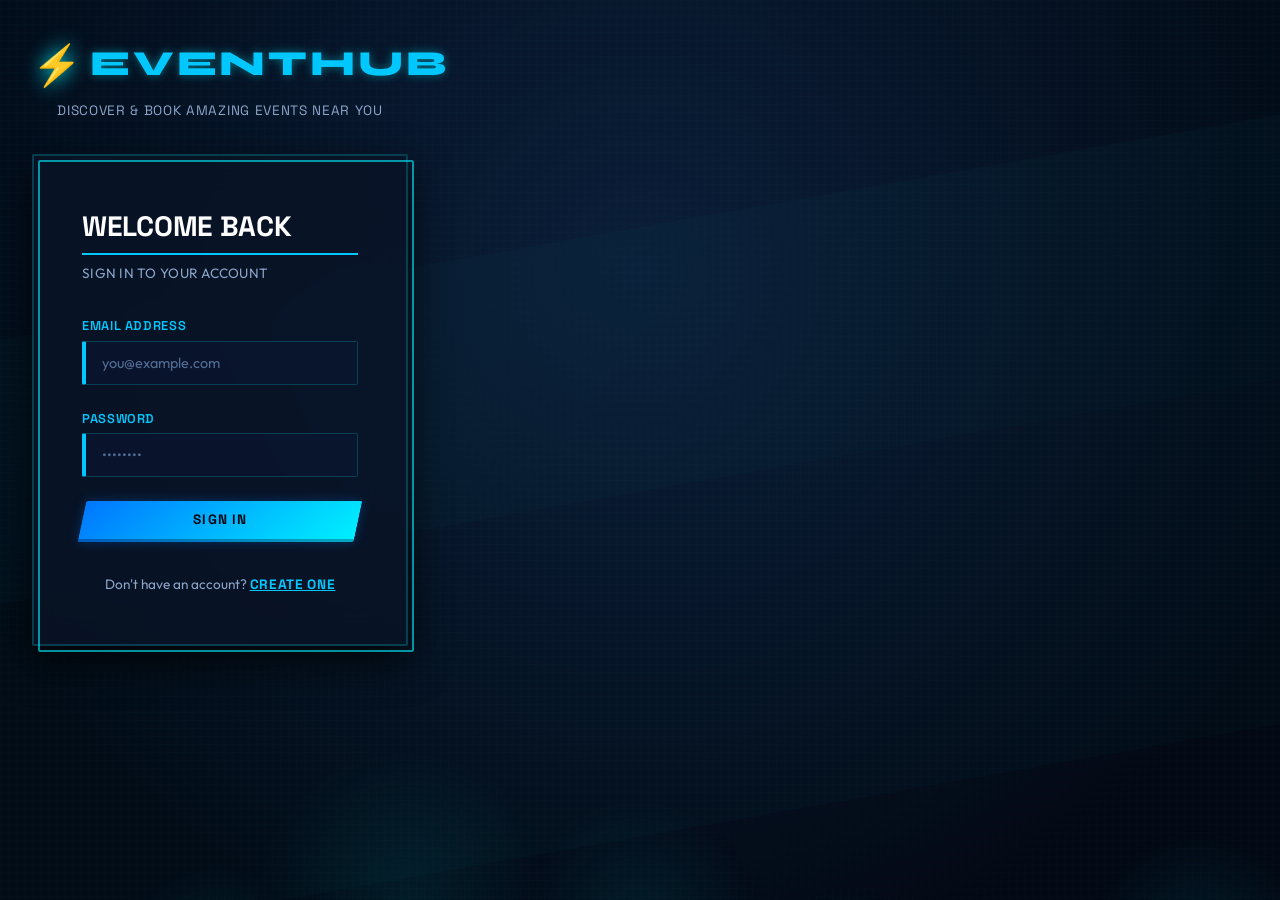
==== auth.html @ 218a0dfa "initial commit" ====
<!DOCTYPE html>
<html lang="en">
<head>
    <meta charset="UTF-8">
    <meta name="viewport" content="width=device-width, initial-scale=1.0">
    <meta name="description" content="Sign in or create an account for the Event Booking System.">
    <title>Sign In — EventHub</title>
    <link rel="stylesheet" href="css/styles.css?v=p3r">
    <link rel="preconnect" href="https://fonts.googleapis.com">
    <link rel="preconnect" href="https://fonts.gstatic.com" crossorigin>
    <link href="https://fonts.googleapis.com/css2?family=Inter:wght@300;400;500;600;700&display=swap" rel="stylesheet">
</head>
<body>

    <!-- Persona 3 Reload Animated Background Particles -->
    <div class="p3r-bg-container">
        <div class="p3r-bubble bubble-1"></div>
        <div class="p3r-bubble bubble-2"></div>
        <div class="p3r-bubble bubble-3"></div>
        <div class="p3r-bubble bubble-4"></div>
        <div class="p3r-bubble bubble-5"></div>
        <div class="p3r-bubble bubble-6"></div>
        <div class="p3r-wave wave-1"></div>
        <div class="p3r-wave wave-2"></div>
        <div class="p3r-grid-overlay"></div>
    </div>

    <main class="auth-container">
        <!-- ─── Brand ──────────────────────────────────────── -->
        <div class="auth-brand">
            <a href="index.html" class="auth-brand__logo">
                <span class="auth-brand__icon">⚡</span>
                <span class="auth-brand__name">EventHub</span>
            </a>
            <p class="auth-brand__tagline">Discover &amp; book amazing events near you</p>
        </div>

        <!-- ═══════ Login Card ═══════ -->
        <div id="login-card" class="auth-card">
            <h1 class="auth-card__title">Welcome Back</h1>
            <p class="auth-card__subtitle">Sign in to your account</p>

            <div id="login-error" class="auth-error" style="display:none;"></div>

            <form id="login-form" novalidate>
                <div class="form-group">
                    <label for="login-email">Email Address</label>
                    <input type="email" id="login-email" placeholder="you@example.com" required autocomplete="email" class="input">
                </div>
                <div class="form-group">
                    <label for="login-password">Password</label>
                    <input type="password" id="login-password" placeholder="••••••••" required autocomplete="current-password" class="input">
                </div>
                <button type="submit" class="btn btn--primary btn--full" data-label="Sign In"><span>Sign In</span></button>
            </form>

            <p class="auth-card__footer">
                Don't have an account?
                <a href="#" data-toggle-auth class="link">Create one</a>
            </p>
        </div>

        <!-- ═══════ Register Card ═══════ -->
        <div id="register-card" class="auth-card hidden">
            <h1 class="auth-card__title">Create Account</h1>
            <p class="auth-card__subtitle">Join EventHub today</p>

            <div id="register-error" class="auth-error" style="display:none;"></div>

            <form id="register-form" novalidate>
                <div class="form-group">
                    <label for="register-name">Full Name</label>
                    <input type="text" id="register-name" placeholder="Jane Doe" required autocomplete="name" class="input">
                </div>
                <div class="form-group">
                    <label for="register-email">Email Address</label>
                    <input type="email" id="register-email" placeholder="you@example.com" required autocomplete="email" class="input">
                </div>
                <div class="form-group">
                    <label for="register-password">Password</label>
                    <input type="password" id="register-password" placeholder="Min 6 characters" required autocomplete="new-password" class="input">
                </div>
                <div class="form-group">
                    <label for="register-confirm">Confirm Password</label>
                    <input type="password" id="register-confirm" placeholder="Re-enter password" required autocomplete="new-password" class="input">
                </div>
                <button type="submit" class="btn btn--primary btn--full" data-label="Create Account"><span>Create Account</span></button>
            </form>

            <p class="auth-card__footer">
                Already have an account?
                <a href="#" data-toggle-auth class="link">Sign in</a>
            </p>
        </div>
    </main>

    <script src="js/auth.js"></script>
</body>
</html>
---- css/styles.css ----
/* ═════════════════════════════════════════════════════════════
   EventHub — Persona 3 Reload Visual Theme Stylesheet
   ═════════════════════════════════════════════════════════════ */

@import url('https://fonts.googleapis.com/css2?family=Outfit:wght@300;400;500;600;700;800&family=Space+Grotesk:wght@400;500;600;700&family=Syne:wght@700;800&display=swap');

/* ─── Design Tokens ──────────────────────────────────────── */
:root {
    /* P3R Abyssal / Aqua Palette */
    --color-bg:            #030914;
    --color-surface:       rgba(9, 19, 38, 0.75);
    --color-surface-solid: #091326;
    --color-surface-alt:   rgba(16, 32, 64, 0.85);
    --color-border:        rgba(0, 240, 255, 0.2);
    --color-border-hover:  rgba(0, 240, 255, 0.6);

    /* Text Colors */
    --color-text:          #ffffff;
    --color-text-muted:    #8ba4c7;
    --color-text-dim:      #526d94;
    --color-text-dark:     #030914;

    /* P3R Neon Theme Colors */
    --color-primary:       #00c8ff;
    --color-primary-hover: #00f0ff;
    --color-primary-glow:  rgba(0, 240, 255, 0.35);

    --color-accent:        #00ffd0; /* Neon Mint */
    --color-danger:        #ff3e55; /* Heavy Red Alert */
    --color-danger-hover:  #ff1a35;
    --color-success:       #00ffd0; 
    --color-warning:       #ffd200; /* Velvet Yellow */

    /* Gradients */
    --gradient-primary: linear-gradient(135deg, #0077ff 0%, #00f0ff 100%);
    --gradient-accent:  linear-gradient(135deg, #00f0ff 0%, #00ffd0 100%);
    --gradient-hero:    radial-gradient(circle at 50% 30%, #0c1a35 0%, #030914 80%);
    --gradient-card:    linear-gradient(135deg, rgba(0, 119, 255, 0.15) 0%, rgba(0, 240, 255, 0.05) 100%);
    --gradient-danger:  linear-gradient(135deg, #ff3e55 0%, #ff8595 100%);

    /* Typography */
    --font-family:  'Outfit', -apple-system, BlinkMacSystemFont, sans-serif;
    --font-heading: 'Space Grotesk', sans-serif;
    --font-stylized: 'Syne', sans-serif;

    /* Spacing */
    --space-xs: 0.25rem;
    --space-sm: 0.5rem;
    --space-md: 1rem;
    --space-lg: 1.5rem;
    --space-xl: 2rem;
    --space-2xl: 3rem;
    --space-3xl: 4rem;

    /* Radii (P3R mixes sharp corners with sweeping angles) */
    --radius-sm: 2px;
    --radius-md: 4px;
    --radius-lg: 8px;
    --radius-xl: 12px;
    --radius-full: 50%;

    /* Shadows & Glows */
    --shadow-sm: 0 2px 4px rgba(0, 0, 0, 0.5);
    --shadow-md: 0 4px 20px rgba(0, 0, 0, 0.7);
    --shadow-lg: 0 10px 40px rgba(0, 0, 0, 0.9);
    --shadow-glow: 0 0 15px var(--color-primary-glow);
    --shadow-glow-intense: 0 0 25px rgba(0, 240, 255, 0.6);

    /* Transitions (springy, responsive P3R feels) */
    --transition-fast: 0.15s cubic-bezier(0.25, 0.8, 0.25, 1);
    --transition-base: 0.25s cubic-bezier(0.175, 0.885, 0.32, 1.15);
    --transition-slow: 0.4s cubic-bezier(0.19, 1, 0.22, 1);
}

/* ─── Reset ──────────────────────────────────────────────── */
*,
*::before,
*::after {
    margin: 0;
    padding: 0;
    box-sizing: border-box;
}

html {
    scroll-behavior: smooth;
    -webkit-font-smoothing: antialiased;
    -moz-osx-font-smoothing: grayscale;
    background-color: var(--color-bg);
}

body {
    font-family: var(--font-family);
    font-size: 1rem;
    color: var(--color-text);
    background: var(--gradient-hero);
    line-height: 1.6;
    min-height: 100vh;
    display: flex;
    flex-direction: column;
    overflow-x: hidden;
    position: relative;
}

/* ─── P3R Background Layer ──────────────────────────────── */
.p3r-bg-container {
    position: fixed;
    inset: 0;
    pointer-events: none;
    z-index: 0;
    overflow: hidden;
}

/* Diagonal scanning lines */
.p3r-grid-overlay {
    position: absolute;
    inset: 0;
    background: 
        linear-gradient(rgba(0, 240, 255, 0.015) 1px, transparent 1px) 0 0 / 100% 8px,
        linear-gradient(90deg, rgba(0, 240, 255, 0.015) 1px, transparent 1px) 0 0 / 8px 100%;
    opacity: 0.8;
}

/* Animated floating bubbles */
.p3r-bubble {
    position: absolute;
    bottom: -150px;
    background: radial-gradient(circle, rgba(0, 240, 255, 0.08) 0%, rgba(0, 85, 255, 0) 70%);
    border-radius: 50%;
    filter: blur(8px);
    animation: p3rBubbleRise infinite linear;
}

.bubble-1 { width: 180px; height: 180px; left: 10%; animation-duration: 22s; animation-delay: 0s; }
.bubble-2 { width: 250px; height: 250px; left: 40%; animation-duration: 28s; animation-delay: -5s; }
.bubble-3 { width: 140px; height: 140px; left: 75%; animation-duration: 18s; animation-delay: -2s; }
.bubble-4 { width: 300px; height: 300px; left: 20%; animation-duration: 34s; animation-delay: -10s; }
.bubble-5 { width: 160px; height: 160px; left: 60%; animation-duration: 24s; animation-delay: -7s; }
.bubble-6 { width: 220px; height: 220px; left: 85%; animation-duration: 30s; animation-delay: -12s; }

@keyframes p3rBubbleRise {
    0% {
        transform: translateY(0) scale(1);
        opacity: 0;
    }
    10% {
        opacity: 0.7;
    }
    90% {
        opacity: 0.7;
    }
    100% {
        transform: translateY(-120vh) scale(1.15);
        opacity: 0;
    }
}

/* Sweeping visual wave bands in P3R theme */
.p3r-wave {
    position: absolute;
    width: 200%;
    height: 600px;
    background: linear-gradient(135deg, rgba(0, 119, 255, 0.03) 0%, rgba(0, 240, 255, 0.02) 50%, rgba(0, 119, 255, 0) 100%);
    transform: rotate(-10deg) translateY(-200px);
    pointer-events: none;
    animation: p3rWaveFlow 20s infinite ease-in-out alternate;
}

.wave-1 {
    top: 10%;
    left: -50%;
}
.wave-2 {
    bottom: -10%;
    left: -30%;
    animation-delay: -8s;
    background: linear-gradient(135deg, rgba(0, 240, 255, 0.02) 0%, rgba(0, 255, 208, 0.02) 100%);
}

@keyframes p3rWaveFlow {
    0% { transform: rotate(-12deg) translateY(-200px) translateX(0); }
    100% { transform: rotate(-8deg) translateY(-170px) translateX(-50px); }
}

a {
    color: var(--color-primary);
    text-decoration: none;
    transition: color var(--transition-fast), text-shadow var(--transition-fast);
    font-weight: 500;
}
a:hover { 
    color: var(--color-primary-hover); 
    text-shadow: 0 0 8px rgba(0, 240, 255, 0.5);
}

img { max-width: 100%; display: block; }
.hidden { display: none !important; }

/* ─── Container ──────────────────────────────────────────── */
.container {
    width: 100%;
    max-width: 1200px;
    margin: 0 auto;
    padding: 0 var(--space-lg);
    position: relative;
    z-index: 10;
}

/* ═════════════════════════════════════════════════════════════
   NAVBAR (Redesigned with P3R Slanted Aesthetics)
   ═════════════════════════════════════════════════════════════ */
.navbar {
    position: sticky;
    top: 0;
    z-index: 100;
    background: rgba(3, 9, 20, 0.8);
    backdrop-filter: blur(20px);
    -webkit-backdrop-filter: blur(20px);
    border-bottom: 2px solid var(--color-border);
    box-shadow: 0 4px 30px rgba(0, 0, 0, 0.4);
    overflow: hidden;
}

/* Top accent line */
.navbar::before {
    content: '';
    position: absolute;
    top: 0;
    left: 0;
    right: 0;
    height: 3px;
    background: var(--gradient-primary);
}

.navbar__inner {
    display: flex;
    align-items: center;
    justify-content: space-between;
    height: 70px;
}

.navbar__brand {
    display: flex;
    align-items: center;
    gap: var(--space-sm);
    text-decoration: none;
    color: var(--color-text);
    transform: skewX(-12deg);
    background: linear-gradient(90deg, var(--color-primary) 0%, rgba(0, 119, 255, 0.2) 100%);
    padding: 0.35rem 1.25rem;
    border-left: 4px solid var(--color-text);
    transition: transform var(--transition-base), box-shadow var(--transition-base);
}

.navbar__brand:hover {
    transform: skewX(-12deg) scale(1.05);
    box-shadow: 0 0 15px rgba(0, 240, 255, 0.3);
}

.navbar__icon {
    font-size: var(--font-size-xl);
    transform: skewX(12deg);
    display: inline-block;
    filter: drop-shadow(0 0 8px #00f0ff);
    animation: p3rPulse 2s infinite ease-in-out;
}

@keyframes p3rPulse {
    0%, 100% { transform: skewX(12deg) scale(1); filter: drop-shadow(0 0 5px #00f0ff); }
    50% { transform: skewX(12deg) scale(1.15); filter: drop-shadow(0 0 15px #00ffd0); }
}

.navbar__name {
    font-family: var(--font-stylized);
    font-size: 1.25rem;
    font-weight: 800;
    letter-spacing: 0.05em;
    transform: skewX(12deg);
    color: var(--color-text-dark);
    text-transform: uppercase;
}

.navbar__links {
    display: flex;
    align-items: center;
    gap: var(--space-md);
}

.navbar__greeting {
    color: var(--color-text-muted);
    font-family: var(--font-heading);
    font-size: var(--font-size-sm);
    font-weight: 500;
    border-right: 1px solid rgba(0, 240, 255, 0.3);
    padding-right: var(--space-md);
    letter-spacing: 0.02em;
}

/* ═════════════════════════════════════════════════════════════
   BUTTONS (P3R Skewed Geometry)
   ═════════════════════════════════════════════════════════════ */
.btn {
    display: inline-flex;
    align-items: center;
    justify-content: center;
    gap: var(--space-sm);
    font-family: var(--font-heading);
    font-weight: 700;
    font-size: 0.85rem;
    padding: 0.65rem 1.5rem;
    border-radius: var(--radius-sm);
    border: none;
    cursor: pointer;
    text-transform: uppercase;
    letter-spacing: 0.08em;
    position: relative;
    transform: skewX(-12deg);
    transition: all var(--transition-base);
    white-space: nowrap;
    text-decoration: none;
}

/* Keep the text content of the button upright */
.btn > * {
    transform: skewX(12deg);
    display: inline-block;
}

/* Primary buttons - glowing neon water theme */
.btn--primary {
    background: var(--gradient-primary);
    color: var(--color-text-dark);
    box-shadow: 0 0 10px rgba(0, 119, 255, 0.3);
    border-bottom: 3px solid rgba(0, 0, 0, 0.25);
}

.btn--primary::before {
    content: '';
    position: absolute;
    inset: 0;
    background: var(--gradient-accent);
    opacity: 0;
    transition: opacity var(--transition-fast);
    z-index: -1;
    border-radius: inherit;
}

.btn--primary:hover {
    transform: skewX(-12deg) translateY(-2px);
    box-shadow: var(--shadow-glow-intense);
    color: var(--color-text-dark);
}

.btn--primary:hover::before {
    opacity: 1;
}

.btn--primary:active {
    transform: skewX(-12deg) translateY(1px);
    box-shadow: var(--shadow-glow);
}

.btn--primary:disabled {
    background: var(--color-text-dim);
    color: rgba(255, 255, 255, 0.4);
    opacity: 0.5;
    cursor: not-allowed;
    transform: skewX(-12deg);
    box-shadow: none;
    border-bottom: none;
}

/* Outline buttons - cyan frame */
.btn--outline {
    background: transparent;
    color: var(--color-primary);
    border: 2px solid var(--color-primary);
    box-shadow: inset 0 0 0px transparent;
}

.btn--outline:hover {
    background: rgba(0, 200, 255, 0.15);
    box-shadow: var(--shadow-glow);
    text-shadow: 0 0 5px var(--color-primary);
    transform: skewX(-12deg) translateY(-2px);
}

.btn--outline:active {
    transform: skewX(-12deg) translateY(0);
}

/* Ghost buttons */
.btn--ghost {
    background: transparent;
    color: var(--color-text-muted);
    border: 2px solid transparent;
}

.btn--ghost:hover {
    color: var(--color-text);
    background: rgba(255, 255, 255, 0.06);
    border-color: rgba(0, 240, 255, 0.3);
    transform: skewX(-12deg) translateY(-1px);
}

/* Danger buttons - bright crimson alert */
.btn--danger {
    background: var(--gradient-danger);
    color: var(--color-text);
    box-shadow: 0 0 10px rgba(255, 62, 85, 0.2);
    border-bottom: 3px solid rgba(0, 0, 0, 0.3);
}

.btn--danger:hover {
    transform: skewX(-12deg) translateY(-2px);
    box-shadow: 0 0 20px rgba(255, 62, 85, 0.5);
    filter: brightness(1.1);
}

.btn--danger-outline {
    background: transparent;
    color: var(--color-danger);
    border: 2px solid var(--color-danger);
}

.btn--danger-outline:hover {
    background: rgba(255, 62, 85, 0.12);
    box-shadow: 0 0 15px rgba(255, 62, 85, 0.3);
    transform: skewX(-12deg) translateY(-2px);
}

.btn--sm {
    padding: 0.45rem 1rem;
    font-size: 0.75rem;
}

.btn--full {
    width: 100%;
}

/* ═════════════════════════════════════════════════════════════
   INPUTS (Cybernetic Slate Styling)
   ═════════════════════════════════════════════════════════════ */
.input {
    width: 100%;
    padding: 0.75rem 1rem;
    font-family: var(--font-family);
    font-size: 0.9rem;
    color: var(--color-text);
    background: rgba(10, 22, 46, 0.9);
    border: 1px solid var(--color-border);
    border-left: 4px solid var(--color-primary);
    border-radius: var(--radius-sm);
    outline: none;
    transition: all var(--transition-fast);
}

.input:focus {
    border-color: var(--color-primary-hover);
    border-left-width: 6px;
    box-shadow: 0 0 12px rgba(0, 240, 255, 0.35);
    background: rgba(14, 30, 62, 0.95);
}

.input::placeholder {
    color: var(--color-text-dim);
}

.input--textarea {
    resize: vertical;
    min-height: 110px;
}

select.input {
    appearance: none;
    background-image: url("data:image/svg+xml,%3Csvg xmlns='http://www.w3.org/2000/svg' width='12' height='12' fill='%2300f0ff' viewBox='0 0 16 16'%3E%3Cpath d='M1.646 4.646a.5.5 0 0 1 .708 0L8 10.293l5.646-5.647a.5.5 0 0 1 .708.708l-6 6a.5.5 0 0 1-.708 0l-6-6a.5.5 0 0 1 0-.708z'/%3E%3C/svg%3E");
    background-repeat: no-repeat;
    background-position: right 1rem center;
    padding-right: 2.5rem;
}

.form-group {
    margin-bottom: var(--space-lg);
    position: relative;
}

.form-group label {
    display: block;
    font-family: var(--font-heading);
    font-size: 0.8rem;
    font-weight: 600;
    color: var(--color-primary);
    margin-bottom: var(--space-xs);
    text-transform: uppercase;
    letter-spacing: 0.05em;
}

.form-row {
    display: grid;
    grid-template-columns: 1fr 1fr;
    gap: var(--space-lg);
}

.form-actions {
    display: flex;
    justify-content: flex-end;
    gap: var(--space-md);
    margin-top: var(--space-xl);
}

/* ═════════════════════════════════════════════════════════════
   AUTH PAGE & THE VELVET ROOM CARD STYLE
   ═════════════════════════════════════════════════════════════ */
.auth-page {
    background: var(--color-bg);
    display: flex;
    align-items: center;
    justify-content: center;
    min-height: 100vh;
    position: relative;
    overflow: hidden;
}

.auth-page::after {
    content: '';
    position: absolute;
    inset: 0;
    background: radial-gradient(circle at center, rgba(12, 35, 75, 0.6) 0%, rgba(3, 9, 20, 0.95) 80%);
    z-index: 0;
}

.auth-container {
    position: relative;
    z-index: 10;
    width: 100%;
    max-width: 440px;
    padding: var(--space-xl);
}

.auth-brand {
    text-align: center;
    margin-bottom: var(--space-xl);
}

.auth-brand__logo {
    display: inline-flex;
    align-items: center;
    gap: var(--space-sm);
    text-decoration: none;
    color: var(--color-text);
}

.auth-brand__icon {
    font-size: 2.5rem;
    filter: drop-shadow(0 0 10px var(--color-primary-hover));
}

.auth-brand__name {
    font-family: var(--font-stylized);
    font-size: 2.2rem;
    font-weight: 800;
    letter-spacing: 0.08em;
    color: var(--color-primary);
    text-transform: uppercase;
    text-shadow: 0 0 10px rgba(0, 240, 255, 0.4);
}

.auth-brand__tagline {
    color: var(--color-text-muted);
    font-family: var(--font-heading);
    font-size: 0.85rem;
    letter-spacing: 0.05em;
    margin-top: var(--space-xs);
    text-transform: uppercase;
}

/* Velvet Room Card Overlays */
.auth-card {
    background: rgba(9, 19, 38, 0.8);
    backdrop-filter: blur(20px);
    -webkit-backdrop-filter: blur(20px);
    border: 2px solid var(--color-border);
    border-radius: var(--radius-sm);
    padding: var(--space-2xl);
    box-shadow: 0 15px 40px rgba(0, 0, 0, 0.8);
    position: relative;
}

/* Cyan Glowing Offset Visual */
.auth-card::after {
    content: '';
    position: absolute;
    inset: -2px;
    border: 2px solid var(--color-primary-hover);
    border-radius: inherit;
    z-index: -1;
    transform: translate(6px, 6px);
    opacity: 0.6;
    pointer-events: none;
    transition: transform var(--transition-base);
}

.auth-card:hover::after {
    transform: translate(8px, 8px);
}

.auth-card__title {
    font-family: var(--font-heading);
    font-size: 1.75rem;
    font-weight: 700;
    letter-spacing: -0.01em;
    text-transform: uppercase;
    border-bottom: 2px solid var(--color-primary);
    padding-bottom: var(--space-xs);
    color: var(--color-text);
}

.auth-card__subtitle {
    color: var(--color-text-muted);
    font-size: 0.85rem;
    margin: var(--space-sm) 0 var(--space-xl);
    text-transform: uppercase;
    letter-spacing: 0.02em;
}

.auth-card__footer {
    text-align: center;
    margin-top: var(--space-xl);
    font-size: 0.85rem;
    color: var(--color-text-muted);
}

.auth-error {
    background: rgba(255, 62, 85, 0.15);
    border: 1px solid rgba(255, 62, 85, 0.4);
    border-left: 5px solid var(--color-danger);
    color: #ff8595;
    padding: var(--space-sm) var(--space-md);
    border-radius: var(--radius-sm);
    font-family: var(--font-heading);
    font-size: 0.85rem;
    margin-bottom: var(--space-lg);
    font-weight: 500;
}

.auth-success {
    background: rgba(0, 255, 208, 0.12);
    border: 1px solid rgba(0, 255, 208, 0.4);
    border-left: 5px solid var(--color-accent);
    color: #a3ffec;
    padding: var(--space-sm) var(--space-md);
    border-radius: var(--radius-sm);
    font-family: var(--font-heading);
    font-size: 0.85rem;
    margin-bottom: var(--space-lg);
    font-weight: 500;
}

.link {
    color: var(--color-primary);
    font-family: var(--font-heading);
    font-weight: 700;
    text-transform: uppercase;
    letter-spacing: 0.05em;
    text-decoration: underline;
}
.link:hover {
    color: var(--color-accent);
}

/* ═════════════════════════════════════════════════════════════
   HERO SECTION (Bold Persona Slanted Banner)
   ═════════════════════════════════════════════════════════════ */
.hero {
    padding: var(--space-3xl) 0 var(--space-2xl);
    text-align: center;
    position: relative;
    overflow: hidden;
    background: transparent;
}

.hero__inner {
    position: relative;
    z-index: 10;
}

/* Gigantic slanted ribbon running behind the header */
.hero::before {
    content: '';
    position: absolute;
    top: 15%;
    left: -20%;
    width: 140%;
    height: 150px;
    background: linear-gradient(90deg, transparent 0%, rgba(0, 240, 255, 0.05) 50%, transparent 100%);
    transform: rotate(-5deg);
    z-index: 0;
}

.hero__title {
    font-family: var(--font-stylized);
    font-size: 4rem;
    font-weight: 800;
    letter-spacing: 0.02em;
    line-height: 1.1;
    margin-bottom: var(--space-sm);
    text-transform: uppercase;
    color: var(--color-text);
    filter: drop-shadow(0 5px 15px rgba(0, 0, 0, 0.5));
}

.gradient-text {
    background: linear-gradient(135deg, #ffffff 30%, #00f0ff 100%);
    -webkit-background-clip: text;
    -webkit-text-fill-color: transparent;
    background-clip: text;
    display: inline-block;
    position: relative;
}

.hero__subtitle {
    font-family: var(--font-heading);
    font-size: 1.15rem;
    color: var(--color-text-muted);
    max-width: 600px;
    margin: 0 auto;
    text-transform: uppercase;
    letter-spacing: 0.08em;
}

/* ═════════════════════════════════════════════════════════════
   FILTERS BAR
   ═════════════════════════════════════════════════════════════ */
.filters {
    margin-top: calc(-1 * var(--space-sm));
    margin-bottom: var(--space-2xl);
    position: relative;
    z-index: 20;
}

.filters__bar {
    background: rgba(9, 19, 38, 0.85);
    backdrop-filter: blur(15px);
    -webkit-backdrop-filter: blur(15px);
    border: 2px solid var(--color-border);
    border-radius: var(--radius-sm);
    padding: var(--space-lg);
    display: flex;
    flex-wrap: wrap;
    gap: var(--space-md);
    align-items: center;
    box-shadow: var(--shadow-lg);
    position: relative;
}

/* Cyan Glowing Bar Shadow Offset */
.filters__bar::after {
    content: '';
    position: absolute;
    inset: -2px;
    border: 2px solid var(--color-primary);
    border-radius: inherit;
    transform: translate(4px, 4px);
    z-index: -1;
    opacity: 0.5;
    pointer-events: none;
}

.filters__search {
    flex: 1;
    min-width: 240px;
}

.filters__group {
    display: flex;
    flex-wrap: wrap;
    gap: var(--space-sm);
    align-items: center;
}

.filters__group .input {
    width: auto;
    min-width: 140px;
}

/* ═════════════════════════════════════════════════════════════
   EVENT GRID & TILES Redesigned
   ═════════════════════════════════════════════════════════════ */
.events-grid {
    display: grid;
    grid-template-columns: repeat(auto-fill, minmax(340px, 1fr));
    gap: var(--space-xl);
    padding-bottom: var(--space-3xl);
    position: relative;
    z-index: 10;
}

/* Persona 3 Reload Tile Card */
.event-card {
    background: rgba(9, 19, 38, 0.7);
    backdrop-filter: blur(10px);
    -webkit-backdrop-filter: blur(10px);
    border: 2px solid var(--color-border);
    border-radius: var(--radius-sm);
    overflow: visible;
    transition: all var(--transition-base);
    position: relative;
    margin-bottom: 10px;
}

/* Dual Layered Outline Offset Effect on Hover */
.event-card::after {
    content: '';
    position: absolute;
    inset: -2px;
    border: 2px solid var(--color-primary-hover);
    border-radius: inherit;
    opacity: 0;
    pointer-events: none;
    z-index: -1;
    transition: all var(--transition-base);
    transform: translate(0, 0);
}

.event-card:hover {
    border-color: var(--color-primary-hover);
    transform: translateY(-5px);
    box-shadow: 0 10px 25px rgba(0, 240, 255, 0.15);
}

.event-card:hover::after {
    opacity: 0.8;
    transform: translate(6px, 6px);
    box-shadow: 0 0 15px rgba(0, 240, 255, 0.4);
}

/* Slanted ribbons for P3R badge style */
.event-card__date-badge {
    background: var(--gradient-primary);
    color: var(--color-text-dark);
    display: flex;
    flex-direction: column;
    align-items: center;
    justify-content: center;
    padding: var(--space-sm) var(--space-md);
    position: absolute;
    top: -12px;
    right: 15px;
    transform: skewX(-15deg);
    min-width: 60px;
    box-shadow: var(--shadow-md);
    border: 1.5px solid var(--color-text);
    z-index: 10;
}

.event-card__month {
    font-family: var(--font-heading);
    font-size: 0.7rem;
    font-weight: 700;
    letter-spacing: 0.08em;
    transform: skewX(15deg);
}

.event-card__day {
    font-family: var(--font-heading);
    font-size: 1.5rem;
    font-weight: 800;
    line-height: 1;
    transform: skewX(15deg);
}

.event-card__body {
    padding: var(--space-lg);
    position: relative;
    overflow: hidden;
}

/* Type Label - Slanted pill */
.event-card__type {
    display: inline-block;
    font-family: var(--font-heading);
    font-size: 0.7rem;
    font-weight: 700;
    color: var(--color-text-dark);
    background: var(--color-primary);
    padding: 0.2rem 0.6rem;
    border-radius: var(--radius-sm);
    letter-spacing: 0.05em;
    text-transform: uppercase;
    transform: skewX(-10deg);
}

.event-card__type > * {
    display: inline-block;
    transform: skewX(10deg);
}

.event-card__title {
    font-family: var(--font-heading);
    font-size: 1.25rem;
    font-weight: 700;
    margin: var(--space-sm) 0;
    letter-spacing: -0.01em;
    line-height: 1.25;
    color: var(--color-text);
    height: 52px;
    overflow: hidden;
    display: -webkit-box;
    -webkit-line-clamp: 2;
    -webkit-box-orient: vertical;
}

.event-card__time {
    font-size: 0.85rem;
    color: var(--color-text-muted);
    margin-bottom: var(--space-xs);
    font-weight: 500;
}

.event-card__host {
    font-size: 0.8rem;
    color: var(--color-text-dim);
    margin-bottom: var(--space-sm);
    text-transform: uppercase;
    letter-spacing: 0.02em;
}

.event-card__footer {
    display: flex;
    align-items: center;
    justify-content: space-between;
    margin-top: var(--space-md);
    padding-top: var(--space-md);
    border-top: 1px solid rgba(0, 240, 255, 0.15);
}

.event-card__seats {
    font-family: var(--font-heading);
    font-size: 0.85rem;
    color: var(--color-accent);
    font-weight: 700;
    text-transform: uppercase;
    letter-spacing: 0.02em;
}

.event-card__seats.almost-full {
    color: var(--color-warning);
    text-shadow: 0 0 5px rgba(255, 210, 0, 0.3);
}

.event-card__seats.sold-out {
    color: var(--color-danger);
    text-shadow: 0 0 5px rgba(255, 62, 85, 0.3);
}

/* View Button */
.event-card__view-btn {
    transform: skewX(-12deg);
}

/* ═════════════════════════════════════════════════════════════
   MODAL WINDOW (Sleek Cyber Glass Overlap)
   ═════════════════════════════════════════════════════════════ */
.modal {
    position: fixed;
    inset: 0;
    z-index: 1000;
    display: flex;
    align-items: center;
    justify-content: center;
    padding: var(--space-lg);
}

.modal__backdrop {
    position: absolute;
    inset: 0;
    background: rgba(3, 9, 20, 0.8);
    backdrop-filter: blur(8px);
    -webkit-backdrop-filter: blur(8px);
}

.modal__content {
    position: relative;
    background: rgba(9, 19, 38, 0.95);
    border: 2px solid var(--color-primary);
    border-radius: var(--radius-sm);
    padding: var(--space-2xl);
    max-width: 540px;
    width: 100%;
    max-height: 85vh;
    overflow-y: auto;
    box-shadow: 0 20px 50px rgba(0, 0, 0, 0.9);
    animation: p3rModalIn 0.3s cubic-bezier(0.175, 0.885, 0.32, 1.25);
    z-index: 1010;
}

.modal__content::after {
    content: '';
    position: absolute;
    inset: -2px;
    border: 2px solid var(--color-primary-hover);
    border-radius: inherit;
    transform: translate(6px, 6px);
    z-index: -1;
    opacity: 0.6;
    pointer-events: none;
}

.modal__content--wide {
    max-width: 660px;
}

.modal__content--small {
    max-width: 420px;
    text-align: center;
}

@keyframes p3rModalIn {
    from {
        opacity: 0;
        transform: translateY(30px) scale(0.95) skewX(-2deg);
    }
    to {
        opacity: 1;
        transform: translateY(0) scale(1) skewX(0);
    }
}

.modal__close {
    position: absolute;
    top: var(--space-md);
    right: var(--space-md);
    background: none;
    border: none;
    color: var(--color-primary);
    font-size: 2rem;
    cursor: pointer;
    transition: all var(--transition-fast);
    line-height: 1;
}
.modal__close:hover { 
    color: var(--color-primary-hover);
    transform: rotate(90deg);
    text-shadow: 0 0 8px var(--color-primary-hover);
}

.modal__badge {
    display: inline-block;
    font-family: var(--font-heading);
    font-size: 0.75rem;
    font-weight: 700;
    color: var(--color-text-dark);
    background: var(--color-primary);
    padding: 0.25rem 0.75rem;
    border-radius: var(--radius-sm);
    text-transform: uppercase;
    letter-spacing: 0.05em;
    margin-bottom: var(--space-md);
    transform: skewX(-12deg);
}

.modal__title {
    font-family: var(--font-heading);
    font-size: 1.85rem;
    font-weight: 700;
    margin-bottom: var(--space-md);
    text-transform: uppercase;
    border-bottom: 2px solid rgba(0, 240, 255, 0.2);
    padding-bottom: var(--space-xs);
    color: var(--color-text);
}

.modal__meta {
    display: flex;
    flex-direction: column;
    gap: var(--space-xs);
    font-size: 0.9rem;
    color: var(--color-text-muted);
    margin-bottom: var(--space-lg);
    background: rgba(255, 255, 255, 0.03);
    padding: var(--space-sm) var(--space-md);
    border-left: 3px solid var(--color-primary);
}

.modal__desc {
    font-size: 0.95rem;
    color: var(--color-text);
    line-height: 1.7;
    margin-bottom: var(--space-xl);
}

.modal__seats {
    margin-bottom: var(--space-xl);
}

/* HP/SP style indicators for P3R seats indicator */
.seats-bar {
    width: 100%;
    height: 12px;
    background: rgba(255, 255, 255, 0.05);
    border: 1px solid rgba(0, 240, 255, 0.2);
    border-radius: var(--radius-sm);
    overflow: hidden;
    margin-bottom: var(--space-sm);
    position: relative;
    transform: skewX(-12deg);
}

.seats-bar__fill {
    height: 100%;
    background: var(--gradient-primary);
    transition: width var(--transition-slow);
}

.seats-bar__fill--danger {
    background: var(--gradient-danger);
}

#modal-seats-text {
    font-family: var(--font-heading);
    font-size: 0.85rem;
    font-weight: 600;
    text-transform: uppercase;
    letter-spacing: 0.05em;
    color: var(--color-primary);
}

.modal__actions {
    display: flex;
    gap: var(--space-md);
}

/* ═════════════════════════════════════════════════════════════
   DASHBOARD SCREEN Redesigned (Velvet Stats Grid)
   ═════════════════════════════════════════════════════════════ */
.dashboard {
    padding-top: var(--space-2xl);
    padding-bottom: var(--space-3xl);
    flex: 1;
    position: relative;
    z-index: 10;
}

.dashboard__header h1 {
    font-family: var(--font-heading);
    font-size: 2.5rem;
    font-weight: 800;
    letter-spacing: -0.02em;
    margin-bottom: var(--space-xl);
    text-transform: uppercase;
    border-bottom: 3px double var(--color-primary);
    display: inline-block;
    padding-bottom: var(--space-xs);
}

/* Slanted Tabs (Weapon / Skill Wheel Aesthetics) */
.tabs {
    display: flex;
    gap: var(--space-sm);
    margin-bottom: var(--space-xl);
    border-bottom: 2px solid rgba(0, 240, 255, 0.15);
    padding-bottom: 0;
}

.tab {
    font-family: var(--font-heading);
    font-size: 0.85rem;
    font-weight: 700;
    color: var(--color-primary);
    background: transparent;
    border: 2px solid var(--color-primary);
    border-bottom: none;
    padding: 0.5rem 1.5rem;
    cursor: pointer;
    transition: all var(--transition-base);
    margin-bottom: -2px;
    transform: skewX(-15deg);
    text-transform: uppercase;
    letter-spacing: 0.05em;
}

.tab:hover {
    color: var(--color-text);
    background: rgba(0, 200, 255, 0.1);
    transform: skewX(-15deg) translateY(-2px);
}

.tab.active {
    color: var(--color-text-dark);
    background: var(--color-primary);
    border-color: var(--color-primary);
}

/* Sub-headings */
.tab-panel__header h2,
#tab-my-bookings h2 {
    font-family: var(--font-heading);
    font-size: 1.5rem;
    font-weight: 700;
    text-transform: uppercase;
    color: var(--color-text);
    border-left: 4px solid var(--color-primary);
    padding-left: var(--space-sm);
    margin-bottom: var(--space-lg);
}

/* Event List rows */
.event-row,
.booking-row {
    display: flex;
    align-items: center;
    justify-content: space-between;
    padding: var(--space-lg);
    background: rgba(9, 19, 38, 0.7);
    border: 1px solid var(--color-border);
    border-left: 5px solid var(--color-primary);
    border-radius: var(--radius-sm);
    margin-bottom: var(--space-md);
    transition: all var(--transition-fast);
}

.event-row:hover,
.booking-row:hover {
    border-color: var(--color-primary);
    border-left-width: 8px;
    box-shadow: 0 4px 15px rgba(0, 240, 255, 0.15);
    background: rgba(14, 30, 62, 0.8);
}

.event-row__title,
.booking-row__title {
    font-family: var(--font-heading);
    font-size: 1.1rem;
    font-weight: 700;
    margin-bottom: var(--space-xs);
    color: var(--color-text);
}

.cancelled-text {
    text-decoration: line-through;
    opacity: 0.55;
    color: var(--color-text-dim);
}

.event-row__meta,
.booking-row__meta {
    display: flex;
    flex-wrap: wrap;
    gap: var(--space-md);
    font-size: 0.85rem;
    color: var(--color-text-muted);
}

.event-row__actions,
.booking-row__actions {
    display: flex;
    align-items: center;
    gap: var(--space-sm);
    flex-shrink: 0;
}

/* Badges for Event Types */
.badge {
    display: inline-block;
    font-family: var(--font-heading);
    font-size: 0.7rem;
    font-weight: 700;
    padding: 0.15rem 0.5rem;
    border-radius: var(--radius-sm);
    text-transform: uppercase;
    letter-spacing: 0.05em;
}

.badge--concert     { background: rgba(0, 119, 255, 0.2); color: #00beff; border: 1px solid rgba(0, 190, 255, 0.3); }
.badge--workshop    { background: rgba(0, 255, 208, 0.15); color: #00ffd0; border: 1px solid rgba(0, 255, 208, 0.3); }
.badge--meetup      { background: rgba(255, 210, 0, 0.15); color: #ffd200; border: 1px solid rgba(255, 210, 0, 0.3); }
.badge--conference  { background: rgba(0, 240, 255, 0.15); color: #7de8ff; border: 1px solid rgba(0, 240, 255, 0.3); }
.badge--sports      { background: rgba(0, 255, 208, 0.2); color: #00ffca; border: 1px solid rgba(0, 255, 202, 0.3); }
.badge--exhibition  { background: rgba(255, 62, 85, 0.15); color: #ff8595; border: 1px solid rgba(255, 62, 85, 0.3); }
.badge--other       { background: rgba(139, 164, 199, 0.15); color: #8ba4c7; border: 1px solid rgba(139, 164, 199, 0.3); }

/* Booking Status Badge */
.booking-status {
    font-family: var(--font-heading);
    font-size: 0.8rem;
    font-weight: 700;
    padding: 0.25rem 0.75rem;
    border-radius: var(--radius-sm);
    text-transform: uppercase;
    letter-spacing: 0.05em;
}

.booking-status--active {
    background: rgba(0, 255, 208, 0.12);
    color: var(--color-accent);
    border: 1px solid rgba(0, 255, 208, 0.3);
}

.booking-status--cancelled {
    background: rgba(255, 62, 85, 0.15);
    color: var(--color-danger);
    border: 1px solid rgba(255, 62, 85, 0.3);
}

/* ═════════════════════════════════════════════════════════════
   EMPTY STATES & SPINNERS
   ═════════════════════════════════════════════════════════════ */
.empty-state {
    text-align: center;
    padding: var(--space-3xl) var(--space-xl);
    background: rgba(9, 19, 38, 0.4);
    border: 2px dashed rgba(0, 240, 255, 0.15);
    border-radius: var(--radius-sm);
    margin: var(--space-xl) 0;
}

.empty-state__icon {
    font-size: 3.5rem;
    margin-bottom: var(--space-md);
    filter: drop-shadow(0 0 10px rgba(0, 240, 255, 0.3));
}

.empty-state__text {
    color: var(--color-text-muted);
    font-family: var(--font-heading);
    font-size: 1rem;
    text-transform: uppercase;
    letter-spacing: 0.05em;
}

.loading-spinner {
    display: flex;
    justify-content: center;
    padding: var(--space-3xl);
}

.spinner {
    width: 50px;
    height: 50px;
    border: 3px solid rgba(0, 240, 255, 0.1);
    border-top-color: var(--color-primary);
    border-right-color: var(--color-primary-hover);
    border-radius: var(--radius-full);
    animation: p3rSpin 0.7s cubic-bezier(0.5, 0.1, 0.5, 0.9) infinite;
    filter: drop-shadow(0 0 10px var(--color-primary));
}

@keyframes p3rSpin {
    to { transform: rotate(360deg); }
}

/* ═════════════════════════════════════════════════════════════
   FOOTER Redesigned
   ═════════════════════════════════════════════════════════════ */
.footer {
    border-top: 2px solid var(--color-border);
    background: rgba(3, 9, 20, 0.9);
    padding: var(--space-xl) 0;
    text-align: center;
    color: var(--color-text-muted);
    font-family: var(--font-heading);
    font-size: 0.8rem;
    margin-top: auto;
    text-transform: uppercase;
    letter-spacing: 0.08em;
    position: relative;
    z-index: 10;
}

/* ═════════════════════════════════════════════════════════════
   RESPONSIVE DESIGN (Springy Media Adapters)
   ═════════════════════════════════════════════════════════════ */

/* Tablet viewports */
@media (max-width: 768px) {
    .hero__title {
        font-size: 2.75rem;
    }

    .events-grid {
        grid-template-columns: 1fr;
    }

    .filters__bar {
        flex-direction: column;
        align-items: stretch;
    }

    .filters__search {
        width: 100%;
    }

    .filters__group {
        width: 100%;
    }

    .filters__group .input {
        flex: 1;
        min-width: 100px;
    }

    .form-row {
        grid-template-columns: 1fr;
    }

    .event-row,
    .booking-row {
        flex-direction: column;
        align-items: flex-start;
        gap: var(--space-md);
    }

    .event-row__actions,
    .booking-row__actions {
        width: 100%;
        justify-content: flex-end;
    }

    .navbar__links {
        gap: var(--space-sm);
    }

    .navbar__greeting {
        display: none;
    }
}

/* Mobile viewports */
@media (max-width: 480px) {
    .hero__title {
        font-size: 2.2rem;
    }

    .hero__subtitle {
        font-size: 0.95rem;
    }

    .auth-container {
        padding: var(--space-sm);
    }

    .auth-card {
        padding: var(--space-lg);
    }

    .modal__content {
        padding: var(--space-lg);
    }

    .tabs {
        overflow-x: auto;
        white-space: nowrap;
    }
}
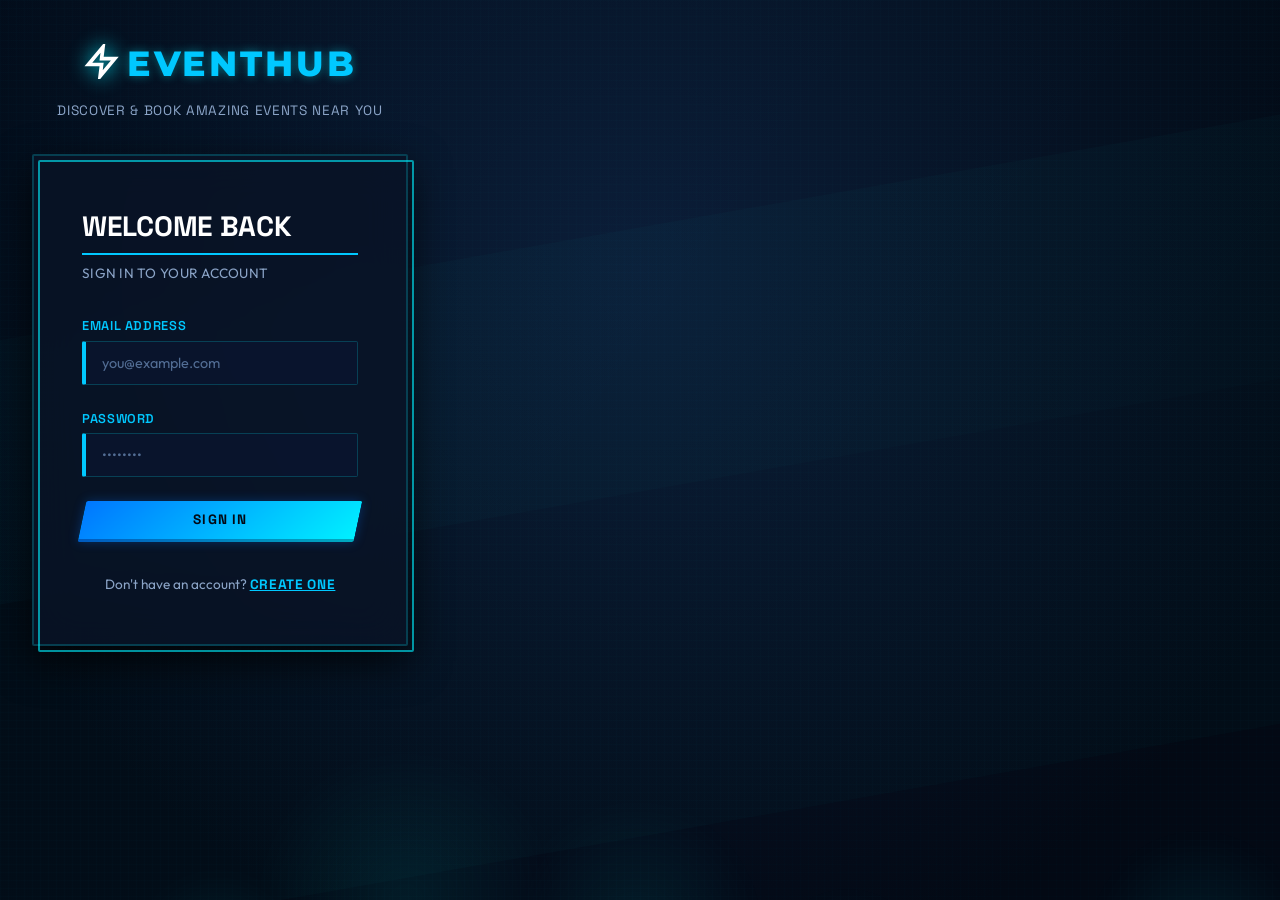
==== commit ab674df7: "improved drop down and removed emojis" ====
--- a/auth.html
+++ b/auth.html
@@ -29,7 +29,11 @@
         <!-- ─── Brand ──────────────────────────────────────── -->
         <div class="auth-brand">
             <a href="index.html" class="auth-brand__logo">
-                <span class="auth-brand__icon">⚡</span>
+                <span class="auth-brand__icon">
+                    <svg class="svg-icon" viewBox="0 0 24 24" fill="none" stroke="currentColor" stroke-width="2.5" stroke-linecap="square" stroke-linejoin="miter" style="width:2.2rem; height:2.2rem;">
+                        <polygon points="13 2 3 14 12 14 11 22 21 10 12 10 13 2"></polygon>
+                    </svg>
+                </span>
                 <span class="auth-brand__name">EventHub</span>
             </a>
             <p class="auth-brand__tagline">Discover &amp; book amazing events near you</p>
--- a/css/styles.css
+++ b/css/styles.css
@@ -2,7 +2,7 @@
    EventHub — Persona 3 Reload Visual Theme Stylesheet
    ═════════════════════════════════════════════════════════════ */
 
-@import url('https://fonts.googleapis.com/css2?family=Outfit:wght@300;400;500;600;700;800&family=Space+Grotesk:wght@400;500;600;700&family=Syne:wght@700;800&display=swap');
+@import url('https://fonts.googleapis.com/css2?family=Outfit:wght@300;400;500;600;700;800&family=Space+Grotesk:wght@400;500;600;700&family=Montserrat:wght@800;900&display=swap');
 
 /* ─── Design Tokens ──────────────────────────────────────── */
 :root {
@@ -41,7 +41,7 @@
     /* Typography */
     --font-family:  'Outfit', -apple-system, BlinkMacSystemFont, sans-serif;
     --font-heading: 'Space Grotesk', sans-serif;
-    --font-stylized: 'Syne', sans-serif;
+    --font-stylized: 'Montserrat', sans-serif;
 
     /* Spacing */
     --space-xs: 0.25rem;
@@ -1451,3 +1451,109 @@
         white-space: nowrap;
     }
 }
+
+/* ═════════════════════════════════════════════════════════════
+   CUSTOM PERSONA 3 RELOAD DROPDOWN LIST SYSTEM
+   ═════════════════════════════════════════════════════════════ */
+
+.p3r-dropdown-container {
+    position: relative;
+    width: 100%;
+    cursor: pointer;
+    outline: none;
+    user-select: none;
+    z-index: 90;
+    margin-bottom: 2px;
+}
+
+.p3r-dropdown-trigger {
+    display: flex;
+    justify-content: space-between;
+    align-items: center;
+    padding: 0.75rem 1rem;
+    background: #050F1A;
+    border: 2px solid #00E5FF;
+    border-radius: 0 !important;
+    transform: skewX(-10deg);
+    transition: all var(--transition-fast);
+}
+
+.p3r-dropdown-trigger-label {
+    display: inline-block;
+    transform: skewX(10deg);
+    color: #FFFFFF;
+    font-family: var(--font-heading);
+    font-style: italic;
+    font-weight: 800;
+    text-transform: uppercase;
+    font-size: 0.85rem;
+    letter-spacing: 0.05em;
+}
+
+.p3r-dropdown-arrow {
+    width: 10px;
+    height: 10px;
+    color: #00E5FF;
+    transform: skewX(10deg);
+    transition: transform 0.2s cubic-bezier(0.175, 0.885, 0.32, 1.275);
+}
+
+.p3r-dropdown-container.open .p3r-dropdown-arrow {
+    transform: skewX(10deg) rotate(180deg);
+}
+
+.p3r-dropdown-container.open .p3r-dropdown-trigger {
+    box-shadow: 0 0 10px rgba(0, 229, 255, 0.4);
+}
+
+.p3r-dropdown-options {
+    position: absolute;
+    top: calc(100% + 6px);
+    left: 0;
+    right: 0;
+    background: #050F1A;
+    border: 2px solid #00E5FF;
+    border-radius: 0 !important;
+    transform: skewX(-10deg);
+    box-shadow: 4px 4px 0px #00E5FF;
+    z-index: 1000;
+    max-height: 240px;
+    overflow-y: auto;
+}
+
+/* Custom scrollbar for dropdown options */
+.p3r-dropdown-options::-webkit-scrollbar {
+    width: 6px;
+}
+.p3r-dropdown-options::-webkit-scrollbar-track {
+    background: #050F1A;
+}
+.p3r-dropdown-options::-webkit-scrollbar-thumb {
+    background: #00E5FF;
+}
+
+.p3r-dropdown-option {
+    padding: 0.75rem 1.25rem;
+    color: #FFFFFF;
+    font-family: var(--font-heading);
+    font-style: italic;
+    font-weight: 800;
+    text-transform: uppercase;
+    font-size: 0.8rem;
+    letter-spacing: 0.05em;
+    transition: none; /* instant inversion as specified */
+}
+
+/* Invert colors instantly on hover and highlight */
+.p3r-dropdown-option.highlighted,
+.p3r-dropdown-option:hover {
+    background: #00E5FF;
+    color: #050F1A !important;
+}
+
+/* Keep option text aligned properly */
+.p3r-dropdown-option span {
+    display: inline-block;
+    transform: skewX(10deg);
+}
+
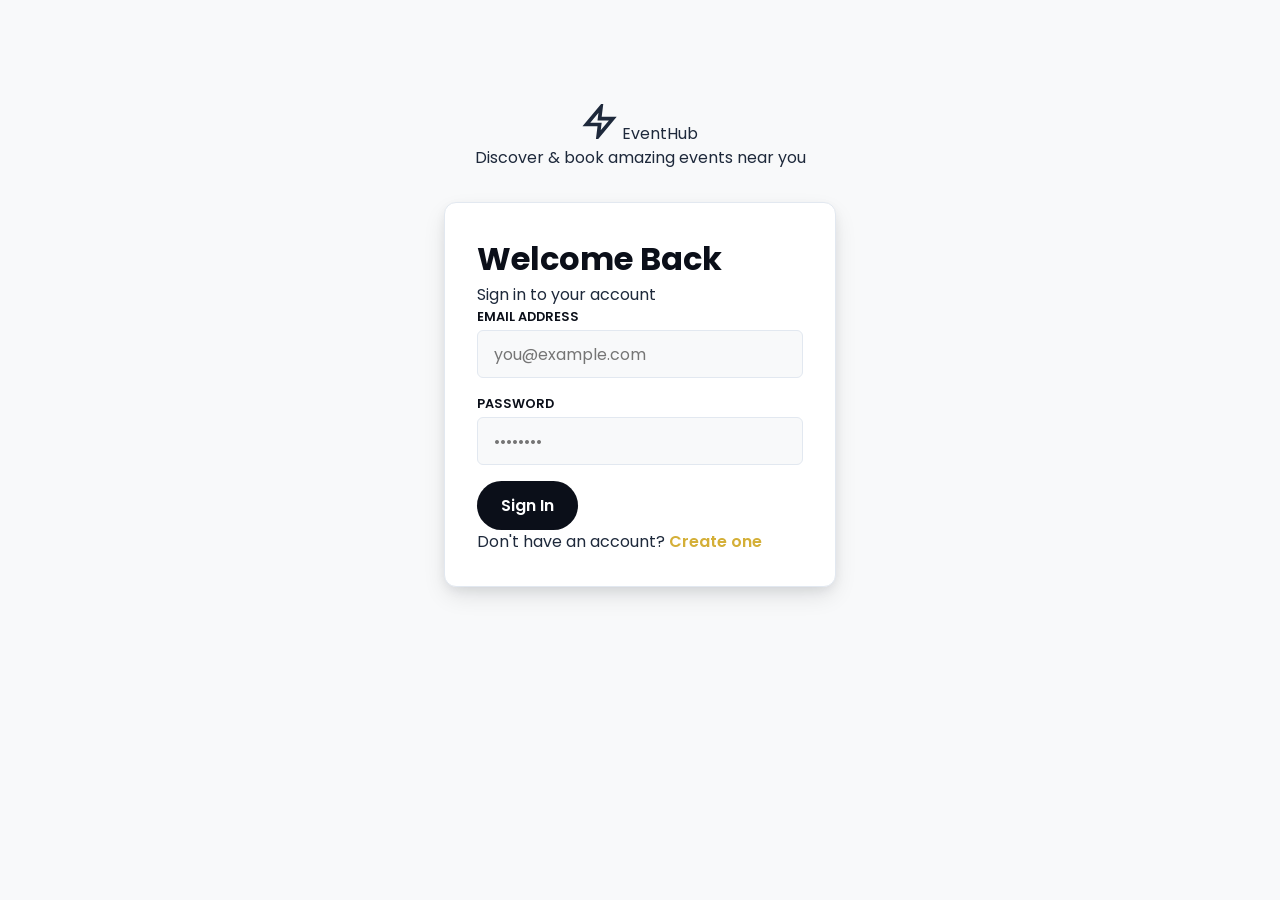
==== commit 49345d60: "ui redesign home page" ====
--- a/auth.html
+++ b/auth.html
@@ -5,25 +5,14 @@
     <meta name="viewport" content="width=device-width, initial-scale=1.0">
     <meta name="description" content="Sign in or create an account for the Event Booking System.">
     <title>Sign In — EventHub</title>
-    <link rel="stylesheet" href="css/styles.css?v=p3r">
+    <link rel="stylesheet" href="css/styles.css?v=p3r-3">
     <link rel="preconnect" href="https://fonts.googleapis.com">
     <link rel="preconnect" href="https://fonts.gstatic.com" crossorigin>
-    <link href="https://fonts.googleapis.com/css2?family=Inter:wght@300;400;500;600;700&display=swap" rel="stylesheet">
+    <link href="https://fonts.googleapis.com/css2?family=Playfair+Display:ital,wght@0,400..900;1,400..900&family=Poppins:wght@300;400;500;600;700;800&display=swap" rel="stylesheet">
 </head>
 <body>
 
-    <!-- Persona 3 Reload Animated Background Particles -->
-    <div class="p3r-bg-container">
-        <div class="p3r-bubble bubble-1"></div>
-        <div class="p3r-bubble bubble-2"></div>
-        <div class="p3r-bubble bubble-3"></div>
-        <div class="p3r-bubble bubble-4"></div>
-        <div class="p3r-bubble bubble-5"></div>
-        <div class="p3r-bubble bubble-6"></div>
-        <div class="p3r-wave wave-1"></div>
-        <div class="p3r-wave wave-2"></div>
-        <div class="p3r-grid-overlay"></div>
-    </div>
+
 
     <main class="auth-container">
         <!-- ─── Brand ──────────────────────────────────────── -->
--- a/css/styles.css
+++ b/css/styles.css
@@ -1,965 +1,757 @@
-/* ═════════════════════════════════════════════════════════════
-   EventHub — Persona 3 Reload Visual Theme Stylesheet
-   ═════════════════════════════════════════════════════════════ */
-
-@import url('https://fonts.googleapis.com/css2?family=Outfit:wght@300;400;500;600;700;800&family=Space+Grotesk:wght@400;500;600;700&family=Montserrat:wght@800;900&display=swap');
-
-/* ─── Design Tokens ──────────────────────────────────────── */
+/* ==========================================================================
+   Premium Event Booking UI Stylesheet (Navy & Gold Theme)
+   ========================================================================== */
+
+/* ─── Variables & Theme ─────────────────────────────────────────── */
 :root {
-    /* P3R Abyssal / Aqua Palette */
-    --color-bg:            #030914;
-    --color-surface:       rgba(9, 19, 38, 0.75);
-    --color-surface-solid: #091326;
-    --color-surface-alt:   rgba(16, 32, 64, 0.85);
-    --color-border:        rgba(0, 240, 255, 0.2);
-    --color-border-hover:  rgba(0, 240, 255, 0.6);
-
-    /* Text Colors */
-    --color-text:          #ffffff;
-    --color-text-muted:    #8ba4c7;
-    --color-text-dim:      #526d94;
-    --color-text-dark:     #030914;
-
-    /* P3R Neon Theme Colors */
-    --color-primary:       #00c8ff;
-    --color-primary-hover: #00f0ff;
-    --color-primary-glow:  rgba(0, 240, 255, 0.35);
-
-    --color-accent:        #00ffd0; /* Neon Mint */
-    --color-danger:        #ff3e55; /* Heavy Red Alert */
-    --color-danger-hover:  #ff1a35;
-    --color-success:       #00ffd0; 
-    --color-warning:       #ffd200; /* Velvet Yellow */
-
-    /* Gradients */
-    --gradient-primary: linear-gradient(135deg, #0077ff 0%, #00f0ff 100%);
-    --gradient-accent:  linear-gradient(135deg, #00f0ff 0%, #00ffd0 100%);
-    --gradient-hero:    radial-gradient(circle at 50% 30%, #0c1a35 0%, #030914 80%);
-    --gradient-card:    linear-gradient(135deg, rgba(0, 119, 255, 0.15) 0%, rgba(0, 240, 255, 0.05) 100%);
-    --gradient-danger:  linear-gradient(135deg, #ff3e55 0%, #ff8595 100%);
-
-    /* Typography */
-    --font-family:  'Outfit', -apple-system, BlinkMacSystemFont, sans-serif;
-    --font-heading: 'Space Grotesk', sans-serif;
-    --font-stylized: 'Montserrat', sans-serif;
-
-    /* Spacing */
+    --color-navy: #0B0F19;
+    --color-navy-light: #1E293B;
+    --color-gold: #D4AF37;
+    --color-gold-hover: #B59025;
+    --color-gold-light: rgba(212, 175, 55, 0.15);
+    --color-bg-light: #F8F9FA;
+    --color-card-bg: #FFFFFF;
+    --color-white: #FFFFFF;
+    
+    --color-text: #1E293B;
+    --color-text-light: #64748B;
+    --color-text-dim: #94A3B8;
+    --color-border: #E2E8F0;
+    
+    --color-danger: #EF4444;
+    --color-warning: #F59E0B;
+    --color-success: #10B981;
+    
+    --font-heading: 'Playfair Display', Georgia, serif;
+    --font-body: 'Poppins', 'Inter', system-ui, -apple-system, sans-serif;
+    
+    --shadow-sm: 0 1px 2px 0 rgba(11, 15, 25, 0.05);
+    --shadow-md: 0 4px 15px -1px rgba(11, 15, 25, 0.08), 0 2px 6px -1px rgba(11, 15, 25, 0.04);
+    --shadow-lg: 0 10px 25px -3px rgba(11, 15, 25, 0.12), 0 4px 12px -2px rgba(11, 15, 25, 0.08);
+    
+    --radius-sm: 6px;
+    --radius-md: 12px;
+    --radius-lg: 20px;
+    --radius-pill: 9999px;
+    
     --space-xs: 0.25rem;
     --space-sm: 0.5rem;
     --space-md: 1rem;
     --space-lg: 1.5rem;
     --space-xl: 2rem;
     --space-2xl: 3rem;
-    --space-3xl: 4rem;
-
-    /* Radii (P3R mixes sharp corners with sweeping angles) */
-    --radius-sm: 2px;
-    --radius-md: 4px;
-    --radius-lg: 8px;
-    --radius-xl: 12px;
-    --radius-full: 50%;
-
-    /* Shadows & Glows */
-    --shadow-sm: 0 2px 4px rgba(0, 0, 0, 0.5);
-    --shadow-md: 0 4px 20px rgba(0, 0, 0, 0.7);
-    --shadow-lg: 0 10px 40px rgba(0, 0, 0, 0.9);
-    --shadow-glow: 0 0 15px var(--color-primary-glow);
-    --shadow-glow-intense: 0 0 25px rgba(0, 240, 255, 0.6);
-
-    /* Transitions (springy, responsive P3R feels) */
-    --transition-fast: 0.15s cubic-bezier(0.25, 0.8, 0.25, 1);
-    --transition-base: 0.25s cubic-bezier(0.175, 0.885, 0.32, 1.15);
-    --transition-slow: 0.4s cubic-bezier(0.19, 1, 0.22, 1);
-}
-
-/* ─── Reset ──────────────────────────────────────────────── */
-*,
-*::before,
-*::after {
+    --transition-base: all 0.3s cubic-bezier(0.4, 0, 0.2, 1);
+    --transition-fast: all 0.15s ease;
+}
+
+/* ─── Base Reset ────────────────────────────────────────────────── */
+*, *::before, *::after {
+    box-sizing: border-box;
     margin: 0;
     padding: 0;
-    box-sizing: border-box;
-}
-
-html {
-    scroll-behavior: smooth;
+}
+
+body {
+    font-family: var(--font-body);
+    background-color: var(--color-bg-light);
+    color: var(--color-text);
+    line-height: 1.5;
     -webkit-font-smoothing: antialiased;
-    -moz-osx-font-smoothing: grayscale;
-    background-color: var(--color-bg);
-}
-
-body {
-    font-family: var(--font-family);
+    overflow-x: hidden;
+}
+
+a {
+    color: inherit;
+    text-decoration: none;
+}
+
+img {
+    max-width: 100%;
+    display: block;
+}
+
+button, input, select, textarea {
+    font-family: inherit;
+    font-size: inherit;
+    color: inherit;
+    background: none;
+    border: none;
+}
+
+/* ─── Layout Container ──────────────────────────────────────────── */
+.container {
+    width: 100%;
+    max-width: 1200px;
+    margin-right: auto;
+    margin-left: auto;
+    padding-right: var(--space-lg);
+    padding-left: var(--space-lg);
+}
+
+.text-center {
+    text-align: center;
+}
+
+.hidden {
+    display: none !important;
+}
+
+/* ─── Typography Utility ────────────────────────────────────────── */
+h1, h2, h3, h4, h5, h6 {
+    font-family: var(--font-body);
+    font-weight: 700;
+    color: var(--color-navy);
+}
+
+.section-title {
+    font-family: var(--font-heading);
+    font-size: 2.25rem;
+    font-weight: 800;
+    margin-bottom: var(--space-xs);
+    color: var(--color-navy);
+}
+
+.section-subtitle {
     font-size: 1rem;
-    color: var(--color-text);
-    background: var(--gradient-hero);
-    line-height: 1.6;
-    min-height: 100vh;
-    display: flex;
-    flex-direction: column;
-    overflow-x: hidden;
-    position: relative;
-}
-
-/* ─── P3R Background Layer ──────────────────────────────── */
-.p3r-bg-container {
-    position: fixed;
-    inset: 0;
-    pointer-events: none;
-    z-index: 0;
-    overflow: hidden;
-}
-
-/* Diagonal scanning lines */
-.p3r-grid-overlay {
-    position: absolute;
-    inset: 0;
-    background: 
-        linear-gradient(rgba(0, 240, 255, 0.015) 1px, transparent 1px) 0 0 / 100% 8px,
-        linear-gradient(90deg, rgba(0, 240, 255, 0.015) 1px, transparent 1px) 0 0 / 8px 100%;
-    opacity: 0.8;
-}
-
-/* Animated floating bubbles */
-.p3r-bubble {
-    position: absolute;
-    bottom: -150px;
-    background: radial-gradient(circle, rgba(0, 240, 255, 0.08) 0%, rgba(0, 85, 255, 0) 70%);
-    border-radius: 50%;
-    filter: blur(8px);
-    animation: p3rBubbleRise infinite linear;
-}
-
-.bubble-1 { width: 180px; height: 180px; left: 10%; animation-duration: 22s; animation-delay: 0s; }
-.bubble-2 { width: 250px; height: 250px; left: 40%; animation-duration: 28s; animation-delay: -5s; }
-.bubble-3 { width: 140px; height: 140px; left: 75%; animation-duration: 18s; animation-delay: -2s; }
-.bubble-4 { width: 300px; height: 300px; left: 20%; animation-duration: 34s; animation-delay: -10s; }
-.bubble-5 { width: 160px; height: 160px; left: 60%; animation-duration: 24s; animation-delay: -7s; }
-.bubble-6 { width: 220px; height: 220px; left: 85%; animation-duration: 30s; animation-delay: -12s; }
-
-@keyframes p3rBubbleRise {
-    0% {
-        transform: translateY(0) scale(1);
-        opacity: 0;
-    }
-    10% {
-        opacity: 0.7;
-    }
-    90% {
-        opacity: 0.7;
-    }
-    100% {
-        transform: translateY(-120vh) scale(1.15);
-        opacity: 0;
-    }
-}
-
-/* Sweeping visual wave bands in P3R theme */
-.p3r-wave {
-    position: absolute;
-    width: 200%;
-    height: 600px;
-    background: linear-gradient(135deg, rgba(0, 119, 255, 0.03) 0%, rgba(0, 240, 255, 0.02) 50%, rgba(0, 119, 255, 0) 100%);
-    transform: rotate(-10deg) translateY(-200px);
-    pointer-events: none;
-    animation: p3rWaveFlow 20s infinite ease-in-out alternate;
-}
-
-.wave-1 {
-    top: 10%;
-    left: -50%;
-}
-.wave-2 {
-    bottom: -10%;
-    left: -30%;
-    animation-delay: -8s;
-    background: linear-gradient(135deg, rgba(0, 240, 255, 0.02) 0%, rgba(0, 255, 208, 0.02) 100%);
-}
-
-@keyframes p3rWaveFlow {
-    0% { transform: rotate(-12deg) translateY(-200px) translateX(0); }
-    100% { transform: rotate(-8deg) translateY(-170px) translateX(-50px); }
-}
-
-a {
-    color: var(--color-primary);
-    text-decoration: none;
-    transition: color var(--transition-fast), text-shadow var(--transition-fast);
-    font-weight: 500;
-}
-a:hover { 
-    color: var(--color-primary-hover); 
-    text-shadow: 0 0 8px rgba(0, 240, 255, 0.5);
-}
-
-img { max-width: 100%; display: block; }
-.hidden { display: none !important; }
-
-/* ─── Container ──────────────────────────────────────────── */
-.container {
-    width: 100%;
-    max-width: 1200px;
-    margin: 0 auto;
-    padding: 0 var(--space-lg);
-    position: relative;
-    z-index: 10;
-}
-
-/* ═════════════════════════════════════════════════════════════
-   NAVBAR (Redesigned with P3R Slanted Aesthetics)
-   ═════════════════════════════════════════════════════════════ */
+    color: var(--color-text-light);
+    margin-bottom: var(--space-xl);
+}
+
+/* ─── Buttons ───────────────────────────────────────────────────── */
+.btn {
+    display: inline-flex;
+    align-items: center;
+    justify-content: center;
+    padding: 0.75rem 1.5rem;
+    font-weight: 600;
+    border-radius: var(--radius-pill);
+    cursor: pointer;
+    transition: var(--transition-base);
+    text-transform: capitalize;
+}
+
+.btn--primary {
+    background-color: var(--color-navy);
+    color: var(--color-white);
+}
+
+.btn--primary:hover {
+    background-color: var(--color-navy-light);
+    transform: translateY(-2px);
+    box-shadow: var(--shadow-md);
+}
+
+.btn--outline {
+    background-color: transparent;
+    border: 2px solid var(--color-navy);
+    color: var(--color-navy);
+}
+
+.btn--outline:hover {
+    background-color: var(--color-navy);
+    color: var(--color-white);
+}
+
+.btn--ghost {
+    background-color: transparent;
+    color: var(--color-navy);
+}
+
+.btn--ghost:hover {
+    background-color: rgba(11, 15, 25, 0.05);
+}
+
+.btn--sm {
+    padding: 0.5rem 1rem;
+    font-size: 0.85rem;
+}
+
+.btn--danger {
+    background-color: var(--color-danger);
+    color: var(--color-white);
+}
+
+.btn--danger:hover {
+    background-color: #DC2626;
+}
+
+.btn--danger-outline {
+    background-color: transparent;
+    border: 2px solid var(--color-danger);
+    color: var(--color-danger);
+}
+
+.btn--danger-outline:hover {
+    background-color: var(--color-danger);
+    color: var(--color-white);
+}
+
+/* ─── Navbar ────────────────────────────────────────────────────── */
 .navbar {
+    background-color: var(--color-white);
+    box-shadow: var(--shadow-sm);
     position: sticky;
     top: 0;
     z-index: 100;
-    background: rgba(3, 9, 20, 0.8);
-    backdrop-filter: blur(20px);
-    -webkit-backdrop-filter: blur(20px);
-    border-bottom: 2px solid var(--color-border);
-    box-shadow: 0 4px 30px rgba(0, 0, 0, 0.4);
-    overflow: hidden;
-}
-
-/* Top accent line */
-.navbar::before {
-    content: '';
-    position: absolute;
-    top: 0;
-    left: 0;
-    right: 0;
-    height: 3px;
-    background: var(--gradient-primary);
+    height: 70px;
+    display: flex;
+    align-items: center;
 }
 
 .navbar__inner {
     display: flex;
     align-items: center;
     justify-content: space-between;
-    height: 70px;
+    width: 100%;
 }
 
 .navbar__brand {
     display: flex;
     align-items: center;
-    gap: var(--space-sm);
-    text-decoration: none;
-    color: var(--color-text);
-    transform: skewX(-12deg);
-    background: linear-gradient(90deg, var(--color-primary) 0%, rgba(0, 119, 255, 0.2) 100%);
-    padding: 0.35rem 1.25rem;
-    border-left: 4px solid var(--color-text);
-    transition: transform var(--transition-base), box-shadow var(--transition-base);
-}
-
-.navbar__brand:hover {
-    transform: skewX(-12deg) scale(1.05);
-    box-shadow: 0 0 15px rgba(0, 240, 255, 0.3);
-}
-
-.navbar__icon {
-    font-size: var(--font-size-xl);
-    transform: skewX(12deg);
-    display: inline-block;
-    filter: drop-shadow(0 0 8px #00f0ff);
-    animation: p3rPulse 2s infinite ease-in-out;
-}
-
-@keyframes p3rPulse {
-    0%, 100% { transform: skewX(12deg) scale(1); filter: drop-shadow(0 0 5px #00f0ff); }
-    50% { transform: skewX(12deg) scale(1.15); filter: drop-shadow(0 0 15px #00ffd0); }
-}
-
-.navbar__name {
-    font-family: var(--font-stylized);
-    font-size: 1.25rem;
-    font-weight: 800;
-    letter-spacing: 0.05em;
-    transform: skewX(12deg);
-    color: var(--color-text-dark);
-    text-transform: uppercase;
-}
-
-.navbar__links {
-    display: flex;
-    align-items: center;
-    gap: var(--space-md);
-}
-
-.navbar__greeting {
-    color: var(--color-text-muted);
-    font-family: var(--font-heading);
-    font-size: var(--font-size-sm);
-    font-weight: 500;
-    border-right: 1px solid rgba(0, 240, 255, 0.3);
-    padding-right: var(--space-md);
-    letter-spacing: 0.02em;
-}
-
-/* ═════════════════════════════════════════════════════════════
-   BUTTONS (P3R Skewed Geometry)
-   ═════════════════════════════════════════════════════════════ */
-.btn {
-    display: inline-flex;
-    align-items: center;
-    justify-content: center;
     gap: var(--space-sm);
     font-family: var(--font-heading);
+    font-size: 1.5rem;
+    font-weight: 900;
+    color: var(--color-navy);
+}
+
+.navbar__icon {
+    color: var(--color-gold);
+}
+
+.navbar__links {
+    display: flex;
+    align-items: center;
+    gap: var(--space-md);
+}
+
+.nav-balance {
     font-weight: 700;
+    color: var(--color-gold);
+    background-color: var(--color-gold-light);
+    padding: 0.35rem 0.75rem;
+    border-radius: var(--radius-pill);
+    font-size: 0.9rem;
+}
+
+.navbar__greeting {
+    font-weight: 500;
+    color: var(--color-text-light);
+    font-size: 0.9rem;
+}
+
+/* ─── Hero Section & Floating Search Bar ────────────────────────── */
+.hero {
+    background-size: cover;
+    background-position: center;
+    padding: 7rem 0 9rem 0;
+    text-align: center;
+    color: var(--color-white);
+    position: relative;
+}
+
+.hero__inner {
+    display: flex;
+    flex-direction: column;
+    align-items: center;
+    position: relative;
+    z-index: 2;
+}
+
+.hero__title {
+    font-family: var(--font-heading);
+    font-size: 3.5rem;
+    font-weight: 900;
+    line-height: 1.2;
+    margin-bottom: var(--space-md);
+    color: var(--color-white);
+    max-width: 800px;
+}
+
+.hero__title .accent-text {
+    color: var(--color-gold);
+}
+
+.hero__subtitle {
+    font-size: 1.15rem;
+    font-weight: 400;
+    color: rgba(255, 255, 255, 0.9);
+    max-width: 600px;
+    margin-bottom: var(--space-2xl);
+    line-height: 1.6;
+}
+
+/* Floating Search Bar Pill */
+.search-bar-pill {
+    background-color: var(--color-white);
+    border-radius: var(--radius-pill);
+    box-shadow: var(--shadow-lg);
+    display: flex;
+    align-items: center;
+    padding: 0.6rem 0.6rem 0.6rem 2rem;
+    width: 100%;
+    max-width: 900px;
+    margin-top: 1rem;
+    text-align: left;
+    color: var(--color-text);
+}
+
+.search-bar-pill__field {
+    display: flex;
+    align-items: center;
+    gap: var(--space-sm);
+    flex: 1;
+    min-width: 0;
+}
+
+.search-bar-pill__icon {
+    color: var(--color-text-light);
+    flex-shrink: 0;
+}
+
+.search-bar-pill__content {
+    display: flex;
+    flex-direction: column;
+    width: 100%;
+}
+
+.search-bar-pill__label {
+    font-size: 0.75rem;
+    font-weight: 700;
+    color: var(--color-navy);
+    text-transform: uppercase;
+    letter-spacing: 0.05em;
+    cursor: pointer;
+}
+
+.search-bar-pill__input {
+    font-size: 0.9rem;
+    font-weight: 500;
+    color: var(--color-text);
+    width: 100%;
+    margin-top: 2px;
+    outline: none;
+}
+
+.search-bar-pill__input::placeholder {
+    color: var(--color-text-dim);
+}
+
+.search-bar-pill__divider {
+    width: 1px;
+    height: 35px;
+    background-color: var(--color-border);
+    margin: 0 var(--space-lg);
+    flex-shrink: 0;
+}
+
+.search-bar-pill__btn {
+    background-color: var(--color-navy);
+    color: var(--color-white);
+    padding: 1rem 2rem;
+    font-weight: 600;
+    font-size: 0.95rem;
+    border-radius: var(--radius-pill);
+    cursor: pointer;
+    transition: var(--transition-base);
+    flex-shrink: 0;
+}
+
+.search-bar-pill__btn:hover {
+    background-color: var(--color-navy-light);
+    transform: scale(1.02);
+}
+
+/* Responsive Search Bar */
+@media (max-width: 850px) {
+    .search-bar-pill {
+        flex-direction: column;
+        border-radius: var(--radius-md);
+        padding: var(--space-lg);
+        gap: var(--space-md);
+    }
+    
+    .search-bar-pill__divider {
+        display: none;
+    }
+    
+    .search-bar-pill__field {
+        width: 100%;
+    }
+    
+    .search-bar-pill__btn {
+        width: 100%;
+        text-align: center;
+    }
+}
+
+/* ─── Trending / Location Pills ─────────────────────────────────── */
+.trending {
+    margin-top: -3.5rem;
+    margin-bottom: var(--space-lg);
+    position: relative;
+    z-index: 10;
+}
+
+.trending__header {
+    display: flex;
+    align-items: flex-end;
+    justify-content: space-between;
+    margin-bottom: var(--space-lg);
+}
+
+.trending__header-text {
+    flex: 1;
+}
+
+.carousel-nav {
+    display: flex;
+    gap: var(--space-sm);
+    margin-bottom: 5px;
+}
+
+.carousel-nav__btn {
+    width: 44px;
+    height: 44px;
+    border-radius: var(--radius-pill);
+    background-color: var(--color-white);
+    box-shadow: var(--shadow-sm);
+    border: 1px solid var(--color-border);
+    display: flex;
+    align-items: center;
+    justify-content: center;
+    color: var(--color-navy);
+    cursor: pointer;
+    transition: var(--transition-base);
+}
+
+.carousel-nav__btn:hover {
+    background-color: var(--color-navy);
+    color: var(--color-white);
+    border-color: var(--color-navy);
+    transform: scale(1.05);
+}
+
+/* Location Pills Scrolling Row */
+.location-pills-container {
+    overflow-x: auto;
+    scrollbar-width: none;
+    margin-bottom: var(--space-md);
+    padding: var(--space-xs) 0;
+}
+
+.location-pills-container::-webkit-scrollbar {
+    display: none;
+}
+
+.location-pills {
+    display: flex;
+    gap: var(--space-sm);
+}
+
+.location-pill {
+    padding: 0.6rem 1.2rem;
+    background-color: var(--color-white);
+    border: 1px solid var(--color-border);
+    border-radius: var(--radius-pill);
     font-size: 0.85rem;
-    padding: 0.65rem 1.5rem;
-    border-radius: var(--radius-sm);
-    border: none;
+    font-weight: 500;
+    color: var(--color-text);
     cursor: pointer;
+    transition: var(--transition-base);
+    white-space: nowrap;
+}
+
+.location-pill:hover {
+    border-color: var(--color-navy);
+    color: var(--color-navy);
+}
+
+.location-pill.active {
+    background-color: var(--color-gold);
+    color: var(--color-white);
+    border-color: var(--color-gold);
+    box-shadow: var(--shadow-sm);
+}
+
+/* ─── Events Carousel Grid ──────────────────────────────────────── */
+.events-grid {
+    display: flex;
+    flex-direction: row;
+    overflow-x: auto;
+    scroll-behavior: smooth;
+    gap: var(--space-lg);
+    padding: var(--space-sm) var(--space-xs) var(--space-xl) var(--space-xs);
+    scrollbar-width: none;
+}
+
+.events-grid::-webkit-scrollbar {
+    display: none;
+}
+
+/* Event Card Design */
+.event-card {
+    min-width: 320px;
+    max-width: 320px;
+    background-color: var(--color-card-bg);
+    border-radius: var(--radius-md);
+    box-shadow: var(--shadow-md);
+    overflow: hidden;
+    display: flex;
+    flex-direction: column;
+    transition: var(--transition-base);
+    position: relative;
+    cursor: pointer;
+}
+
+.event-card:hover {
+    transform: translateY(-5px);
+    box-shadow: var(--shadow-lg);
+}
+
+/* Top 60% Image Section */
+.event-card__image-section {
+    height: 190px;
+    width: 100%;
+    position: relative;
+    overflow: hidden;
+    background-color: var(--color-navy);
+}
+
+.event-card__img {
+    width: 100%;
+    height: 100%;
+    object-fit: cover;
+    transition: var(--transition-base);
+}
+
+.event-card:hover .event-card__img {
+    transform: scale(1.05);
+}
+
+.event-card__img-fallback {
+    width: 100%;
+    height: 100%;
+    display: flex;
+    align-items: center;
+    justify-content: center;
+    color: rgba(255, 255, 255, 0.4);
+    background: linear-gradient(135deg, var(--color-navy-light), var(--color-navy));
+}
+
+/* Badges & Button Overlays */
+.event-card__overlay-top-left {
+    position: absolute;
+    top: var(--space-sm);
+    left: var(--space-sm);
+    z-index: 5;
+}
+
+.category-pill {
+    background-color: var(--color-white);
+    color: var(--color-navy);
+    font-size: 0.75rem;
+    font-weight: 700;
+    padding: 0.25rem 0.65rem;
+    border-radius: var(--radius-pill);
+    box-shadow: var(--shadow-sm);
     text-transform: uppercase;
-    letter-spacing: 0.08em;
+    letter-spacing: 0.02em;
+}
+
+.event-card__heart-btn {
+    position: absolute;
+    top: var(--space-sm);
+    right: var(--space-sm);
+    width: 32px;
+    height: 32px;
+    border-radius: var(--radius-pill);
+    background-color: var(--color-white);
+    display: flex;
+    align-items: center;
+    justify-content: center;
+    color: var(--color-navy);
+    cursor: pointer;
+    box-shadow: var(--shadow-sm);
+    transition: var(--transition-base);
+    z-index: 5;
+}
+
+.event-card__heart-btn:hover {
+    transform: scale(1.1);
+}
+
+.heart-icon {
+    width: 16px;
+    height: 16px;
+    transition: var(--transition-fast);
+}
+
+.event-card__heart-btn.saved .heart-icon {
+    fill: var(--color-gold);
+    stroke: var(--color-gold);
+}
+
+.event-card__overlay-bottom {
+    position: absolute;
+    bottom: var(--space-sm);
+    left: var(--space-sm);
+    right: var(--space-sm);
+    display: flex;
+    gap: var(--space-xs);
+    z-index: 5;
+}
+
+.info-badge {
+    background-color: rgba(11, 15, 25, 0.75);
+    color: var(--color-white);
+    font-size: 0.7rem;
+    font-weight: 500;
+    padding: 0.25rem 0.5rem;
+    border-radius: var(--radius-pill);
+    display: flex;
+    align-items: center;
+    gap: 4px;
+    backdrop-filter: blur(4px);
+}
+
+/* Card Body Section */
+.event-card__body-section {
+    padding: var(--space-md);
+    display: flex;
+    flex-direction: column;
+    flex-grow: 1;
+}
+
+.event-card__title {
+    font-size: 1.05rem;
+    font-weight: 700;
+    color: var(--color-navy);
+    margin-bottom: var(--space-sm);
+    white-space: nowrap;
+    overflow: hidden;
+    text-overflow: ellipsis;
+}
+
+.event-card__footer-section {
+    display: flex;
+    align-items: center;
+    justify-content: space-between;
+    margin-top: auto;
+    padding-top: var(--space-sm);
+    border-top: 1px solid var(--color-border);
+}
+
+.event-card__price-box {
+    display: flex;
+    flex-direction: column;
+    line-height: 1.2;
+}
+
+.price-from-label {
+    font-size: 0.7rem;
+    color: var(--color-text-light);
+}
+
+.price-amount {
+    font-size: 1.15rem;
+    font-weight: 700;
+    color: var(--color-gold);
+}
+
+.event-card__ticket-btn {
+    background-color: var(--color-navy);
+    color: var(--color-white);
+    padding: 0.5rem 1rem;
+    font-size: 0.8rem;
+    font-weight: 600;
+    border-radius: var(--radius-pill);
+    cursor: pointer;
+    transition: var(--transition-base);
+}
+
+.event-card__ticket-btn:hover {
+    background-color: var(--color-navy-light);
+    transform: scale(1.03);
+}
+
+/* Fade Out Animation for Saved Cards */
+.fade-out {
+    animation: fadeOutEffect 0.3s forwards ease-in-out;
+}
+
+@keyframes fadeOutEffect {
+    0% { opacity: 1; transform: scale(1); }
+    100% { opacity: 0; transform: scale(0.9); }
+}
+
+/* ─── Category Grid Section ─────────────────────────────────────── */
+.categories {
+    padding: var(--space-xl) 0 var(--space-2xl) 0;
+}
+
+.categories-grid {
+    display: grid;
+    grid-template-columns: repeat(4, 1fr);
+    grid-template-rows: repeat(2, 120px);
+    gap: var(--space-md);
+}
+
+.category-card {
+    background-size: cover;
+    background-position: center;
+    border-radius: var(--radius-md);
     position: relative;
-    transform: skewX(-12deg);
-    transition: all var(--transition-base);
-    white-space: nowrap;
-    text-decoration: none;
-}
-
-/* Keep the text content of the button upright */
-.btn > * {
-    transform: skewX(12deg);
-    display: inline-block;
-}
-
-/* Primary buttons - glowing neon water theme */
-.btn--primary {
-    background: var(--gradient-primary);
-    color: var(--color-text-dark);
-    box-shadow: 0 0 10px rgba(0, 119, 255, 0.3);
-    border-bottom: 3px solid rgba(0, 0, 0, 0.25);
-}
-
-.btn--primary::before {
-    content: '';
+    overflow: hidden;
+    display: flex;
+    align-items: center;
+    justify-content: center;
+    cursor: pointer;
+    box-shadow: var(--shadow-sm);
+    transition: var(--transition-base);
+}
+
+.category-card:hover {
+    transform: scale(1.02);
+    box-shadow: var(--shadow-md);
+}
+
+.category-card__overlay {
     position: absolute;
     inset: 0;
-    background: var(--gradient-accent);
-    opacity: 0;
-    transition: opacity var(--transition-fast);
-    z-index: -1;
-    border-radius: inherit;
-}
-
-.btn--primary:hover {
-    transform: skewX(-12deg) translateY(-2px);
-    box-shadow: var(--shadow-glow-intense);
-    color: var(--color-text-dark);
-}
-
-.btn--primary:hover::before {
-    opacity: 1;
-}
-
-.btn--primary:active {
-    transform: skewX(-12deg) translateY(1px);
-    box-shadow: var(--shadow-glow);
-}
-
-.btn--primary:disabled {
-    background: var(--color-text-dim);
-    color: rgba(255, 255, 255, 0.4);
-    opacity: 0.5;
-    cursor: not-allowed;
-    transform: skewX(-12deg);
-    box-shadow: none;
-    border-bottom: none;
-}
-
-/* Outline buttons - cyan frame */
-.btn--outline {
-    background: transparent;
-    color: var(--color-primary);
-    border: 2px solid var(--color-primary);
-    box-shadow: inset 0 0 0px transparent;
-}
-
-.btn--outline:hover {
-    background: rgba(0, 200, 255, 0.15);
-    box-shadow: var(--shadow-glow);
-    text-shadow: 0 0 5px var(--color-primary);
-    transform: skewX(-12deg) translateY(-2px);
-}
-
-.btn--outline:active {
-    transform: skewX(-12deg) translateY(0);
-}
-
-/* Ghost buttons */
-.btn--ghost {
-    background: transparent;
-    color: var(--color-text-muted);
-    border: 2px solid transparent;
-}
-
-.btn--ghost:hover {
-    color: var(--color-text);
-    background: rgba(255, 255, 255, 0.06);
-    border-color: rgba(0, 240, 255, 0.3);
-    transform: skewX(-12deg) translateY(-1px);
-}
-
-/* Danger buttons - bright crimson alert */
-.btn--danger {
-    background: var(--gradient-danger);
-    color: var(--color-text);
-    box-shadow: 0 0 10px rgba(255, 62, 85, 0.2);
-    border-bottom: 3px solid rgba(0, 0, 0, 0.3);
-}
-
-.btn--danger:hover {
-    transform: skewX(-12deg) translateY(-2px);
-    box-shadow: 0 0 20px rgba(255, 62, 85, 0.5);
-    filter: brightness(1.1);
-}
-
-.btn--danger-outline {
-    background: transparent;
-    color: var(--color-danger);
-    border: 2px solid var(--color-danger);
-}
-
-.btn--danger-outline:hover {
-    background: rgba(255, 62, 85, 0.12);
-    box-shadow: 0 0 15px rgba(255, 62, 85, 0.3);
-    transform: skewX(-12deg) translateY(-2px);
-}
-
-.btn--sm {
-    padding: 0.45rem 1rem;
-    font-size: 0.75rem;
-}
-
-.btn--full {
-    width: 100%;
-}
-
-/* ═════════════════════════════════════════════════════════════
-   INPUTS (Cybernetic Slate Styling)
-   ═════════════════════════════════════════════════════════════ */
-.input {
-    width: 100%;
-    padding: 0.75rem 1rem;
-    font-family: var(--font-family);
-    font-size: 0.9rem;
-    color: var(--color-text);
-    background: rgba(10, 22, 46, 0.9);
-    border: 1px solid var(--color-border);
-    border-left: 4px solid var(--color-primary);
-    border-radius: var(--radius-sm);
-    outline: none;
-    transition: all var(--transition-fast);
-}
-
-.input:focus {
-    border-color: var(--color-primary-hover);
-    border-left-width: 6px;
-    box-shadow: 0 0 12px rgba(0, 240, 255, 0.35);
-    background: rgba(14, 30, 62, 0.95);
-}
-
-.input::placeholder {
-    color: var(--color-text-dim);
-}
-
-.input--textarea {
-    resize: vertical;
-    min-height: 110px;
-}
-
-select.input {
-    appearance: none;
-    background-image: url("data:image/svg+xml,%3Csvg xmlns='http://www.w3.org/2000/svg' width='12' height='12' fill='%2300f0ff' viewBox='0 0 16 16'%3E%3Cpath d='M1.646 4.646a.5.5 0 0 1 .708 0L8 10.293l5.646-5.647a.5.5 0 0 1 .708.708l-6 6a.5.5 0 0 1-.708 0l-6-6a.5.5 0 0 1 0-.708z'/%3E%3C/svg%3E");
-    background-repeat: no-repeat;
-    background-position: right 1rem center;
-    padding-right: 2.5rem;
-}
-
-.form-group {
-    margin-bottom: var(--space-lg);
+    background-color: rgba(11, 15, 25, 0.45);
+    transition: var(--transition-base);
+}
+
+.category-card:hover .category-card__overlay {
+    background-color: rgba(11, 15, 25, 0.3);
+}
+
+.category-card__text {
     position: relative;
-}
-
-.form-group label {
-    display: block;
-    font-family: var(--font-heading);
-    font-size: 0.8rem;
-    font-weight: 600;
-    color: var(--color-primary);
-    margin-bottom: var(--space-xs);
-    text-transform: uppercase;
-    letter-spacing: 0.05em;
-}
-
-.form-row {
-    display: grid;
-    grid-template-columns: 1fr 1fr;
-    gap: var(--space-lg);
-}
-
-.form-actions {
-    display: flex;
-    justify-content: flex-end;
-    gap: var(--space-md);
-    margin-top: var(--space-xl);
-}
-
-/* ═════════════════════════════════════════════════════════════
-   AUTH PAGE & THE VELVET ROOM CARD STYLE
-   ═════════════════════════════════════════════════════════════ */
-.auth-page {
-    background: var(--color-bg);
-    display: flex;
-    align-items: center;
-    justify-content: center;
-    min-height: 100vh;
-    position: relative;
-    overflow: hidden;
-}
-
-.auth-page::after {
-    content: '';
-    position: absolute;
-    inset: 0;
-    background: radial-gradient(circle at center, rgba(12, 35, 75, 0.6) 0%, rgba(3, 9, 20, 0.95) 80%);
-    z-index: 0;
-}
-
-.auth-container {
-    position: relative;
-    z-index: 10;
-    width: 100%;
-    max-width: 440px;
-    padding: var(--space-xl);
-}
-
-.auth-brand {
-    text-align: center;
-    margin-bottom: var(--space-xl);
-}
-
-.auth-brand__logo {
-    display: inline-flex;
-    align-items: center;
-    gap: var(--space-sm);
-    text-decoration: none;
-    color: var(--color-text);
-}
-
-.auth-brand__icon {
-    font-size: 2.5rem;
-    filter: drop-shadow(0 0 10px var(--color-primary-hover));
-}
-
-.auth-brand__name {
-    font-family: var(--font-stylized);
-    font-size: 2.2rem;
-    font-weight: 800;
-    letter-spacing: 0.08em;
-    color: var(--color-primary);
-    text-transform: uppercase;
-    text-shadow: 0 0 10px rgba(0, 240, 255, 0.4);
-}
-
-.auth-brand__tagline {
-    color: var(--color-text-muted);
-    font-family: var(--font-heading);
-    font-size: 0.85rem;
-    letter-spacing: 0.05em;
-    margin-top: var(--space-xs);
-    text-transform: uppercase;
-}
-
-/* Velvet Room Card Overlays */
-.auth-card {
-    background: rgba(9, 19, 38, 0.8);
-    backdrop-filter: blur(20px);
-    -webkit-backdrop-filter: blur(20px);
-    border: 2px solid var(--color-border);
-    border-radius: var(--radius-sm);
-    padding: var(--space-2xl);
-    box-shadow: 0 15px 40px rgba(0, 0, 0, 0.8);
-    position: relative;
-}
-
-/* Cyan Glowing Offset Visual */
-.auth-card::after {
-    content: '';
-    position: absolute;
-    inset: -2px;
-    border: 2px solid var(--color-primary-hover);
-    border-radius: inherit;
-    z-index: -1;
-    transform: translate(6px, 6px);
-    opacity: 0.6;
-    pointer-events: none;
-    transition: transform var(--transition-base);
-}
-
-.auth-card:hover::after {
-    transform: translate(8px, 8px);
-}
-
-.auth-card__title {
-    font-family: var(--font-heading);
-    font-size: 1.75rem;
+    z-index: 2;
+    color: var(--color-white);
     font-weight: 700;
-    letter-spacing: -0.01em;
-    text-transform: uppercase;
-    border-bottom: 2px solid var(--color-primary);
-    padding-bottom: var(--space-xs);
-    color: var(--color-text);
-}
-
-.auth-card__subtitle {
-    color: var(--color-text-muted);
-    font-size: 0.85rem;
-    margin: var(--space-sm) 0 var(--space-xl);
-    text-transform: uppercase;
-    letter-spacing: 0.02em;
-}
-
-.auth-card__footer {
-    text-align: center;
-    margin-top: var(--space-xl);
-    font-size: 0.85rem;
-    color: var(--color-text-muted);
-}
-
-.auth-error {
-    background: rgba(255, 62, 85, 0.15);
-    border: 1px solid rgba(255, 62, 85, 0.4);
-    border-left: 5px solid var(--color-danger);
-    color: #ff8595;
-    padding: var(--space-sm) var(--space-md);
-    border-radius: var(--radius-sm);
-    font-family: var(--font-heading);
-    font-size: 0.85rem;
-    margin-bottom: var(--space-lg);
-    font-weight: 500;
-}
-
-.auth-success {
-    background: rgba(0, 255, 208, 0.12);
-    border: 1px solid rgba(0, 255, 208, 0.4);
-    border-left: 5px solid var(--color-accent);
-    color: #a3ffec;
-    padding: var(--space-sm) var(--space-md);
-    border-radius: var(--radius-sm);
-    font-family: var(--font-heading);
-    font-size: 0.85rem;
-    margin-bottom: var(--space-lg);
-    font-weight: 500;
-}
-
-.link {
-    color: var(--color-primary);
-    font-family: var(--font-heading);
-    font-weight: 700;
-    text-transform: uppercase;
-    letter-spacing: 0.05em;
-    text-decoration: underline;
-}
-.link:hover {
-    color: var(--color-accent);
-}
-
-/* ═════════════════════════════════════════════════════════════
-   HERO SECTION (Bold Persona Slanted Banner)
-   ═════════════════════════════════════════════════════════════ */
-.hero {
-    padding: var(--space-3xl) 0 var(--space-2xl);
-    text-align: center;
-    position: relative;
-    overflow: hidden;
-    background: transparent;
-}
-
-.hero__inner {
-    position: relative;
-    z-index: 10;
-}
-
-/* Gigantic slanted ribbon running behind the header */
-.hero::before {
-    content: '';
-    position: absolute;
-    top: 15%;
-    left: -20%;
-    width: 140%;
-    height: 150px;
-    background: linear-gradient(90deg, transparent 0%, rgba(0, 240, 255, 0.05) 50%, transparent 100%);
-    transform: rotate(-5deg);
-    z-index: 0;
-}
-
-.hero__title {
-    font-family: var(--font-stylized);
-    font-size: 4rem;
-    font-weight: 800;
-    letter-spacing: 0.02em;
-    line-height: 1.1;
-    margin-bottom: var(--space-sm);
-    text-transform: uppercase;
-    color: var(--color-text);
-    filter: drop-shadow(0 5px 15px rgba(0, 0, 0, 0.5));
-}
-
-.gradient-text {
-    background: linear-gradient(135deg, #ffffff 30%, #00f0ff 100%);
-    -webkit-background-clip: text;
-    -webkit-text-fill-color: transparent;
-    background-clip: text;
-    display: inline-block;
-    position: relative;
-}
-
-.hero__subtitle {
-    font-family: var(--font-heading);
     font-size: 1.15rem;
-    color: var(--color-text-muted);
-    max-width: 600px;
-    margin: 0 auto;
-    text-transform: uppercase;
-    letter-spacing: 0.08em;
-}
-
-/* ═════════════════════════════════════════════════════════════
-   FILTERS BAR
-   ═════════════════════════════════════════════════════════════ */
-.filters {
-    margin-top: calc(-1 * var(--space-sm));
-    margin-bottom: var(--space-2xl);
-    position: relative;
-    z-index: 20;
-}
-
-.filters__bar {
-    background: rgba(9, 19, 38, 0.85);
-    backdrop-filter: blur(15px);
-    -webkit-backdrop-filter: blur(15px);
-    border: 2px solid var(--color-border);
-    border-radius: var(--radius-sm);
-    padding: var(--space-lg);
-    display: flex;
-    flex-wrap: wrap;
-    gap: var(--space-md);
-    align-items: center;
-    box-shadow: var(--shadow-lg);
-    position: relative;
-}
-
-/* Cyan Glowing Bar Shadow Offset */
-.filters__bar::after {
-    content: '';
-    position: absolute;
-    inset: -2px;
-    border: 2px solid var(--color-primary);
-    border-radius: inherit;
-    transform: translate(4px, 4px);
-    z-index: -1;
-    opacity: 0.5;
-    pointer-events: none;
-}
-
-.filters__search {
-    flex: 1;
-    min-width: 240px;
-}
-
-.filters__group {
-    display: flex;
-    flex-wrap: wrap;
-    gap: var(--space-sm);
-    align-items: center;
-}
-
-.filters__group .input {
-    width: auto;
-    min-width: 140px;
-}
-
-/* ═════════════════════════════════════════════════════════════
-   EVENT GRID & TILES Redesigned
-   ═════════════════════════════════════════════════════════════ */
-.events-grid {
-    display: grid;
-    grid-template-columns: repeat(auto-fill, minmax(340px, 1fr));
-    gap: var(--space-xl);
-    padding-bottom: var(--space-3xl);
-    position: relative;
-    z-index: 10;
-}
-
-/* Persona 3 Reload Tile Card */
-.event-card {
-    background: rgba(9, 19, 38, 0.7);
-    backdrop-filter: blur(10px);
-    -webkit-backdrop-filter: blur(10px);
-    border: 2px solid var(--color-border);
-    border-radius: var(--radius-sm);
-    overflow: visible;
-    transition: all var(--transition-base);
-    position: relative;
-    margin-bottom: 10px;
-}
-
-/* Dual Layered Outline Offset Effect on Hover */
-.event-card::after {
-    content: '';
-    position: absolute;
-    inset: -2px;
-    border: 2px solid var(--color-primary-hover);
-    border-radius: inherit;
-    opacity: 0;
-    pointer-events: none;
-    z-index: -1;
-    transition: all var(--transition-base);
-    transform: translate(0, 0);
-}
-
-.event-card:hover {
-    border-color: var(--color-primary-hover);
-    transform: translateY(-5px);
-    box-shadow: 0 10px 25px rgba(0, 240, 255, 0.15);
-}
-
-.event-card:hover::after {
-    opacity: 0.8;
-    transform: translate(6px, 6px);
-    box-shadow: 0 0 15px rgba(0, 240, 255, 0.4);
-}
-
-/* Slanted ribbons for P3R badge style */
-.event-card__date-badge {
-    background: var(--gradient-primary);
-    color: var(--color-text-dark);
-    display: flex;
-    flex-direction: column;
-    align-items: center;
-    justify-content: center;
-    padding: var(--space-sm) var(--space-md);
-    position: absolute;
-    top: -12px;
-    right: 15px;
-    transform: skewX(-15deg);
-    min-width: 60px;
-    box-shadow: var(--shadow-md);
-    border: 1.5px solid var(--color-text);
-    z-index: 10;
-}
-
-.event-card__month {
-    font-family: var(--font-heading);
-    font-size: 0.7rem;
-    font-weight: 700;
-    letter-spacing: 0.08em;
-    transform: skewX(15deg);
-}
-
-.event-card__day {
-    font-family: var(--font-heading);
-    font-size: 1.5rem;
-    font-weight: 800;
-    line-height: 1;
-    transform: skewX(15deg);
-}
-
-.event-card__body {
-    padding: var(--space-lg);
-    position: relative;
-    overflow: hidden;
-}
-
-/* Type Label - Slanted pill */
-.event-card__type {
-    display: inline-block;
-    font-family: var(--font-heading);
-    font-size: 0.7rem;
-    font-weight: 700;
-    color: var(--color-text-dark);
-    background: var(--color-primary);
-    padding: 0.2rem 0.6rem;
-    border-radius: var(--radius-sm);
     letter-spacing: 0.05em;
     text-transform: uppercase;
-    transform: skewX(-10deg);
-}
-
-.event-card__type > * {
-    display: inline-block;
-    transform: skewX(10deg);
-}
-
-.event-card__title {
-    font-family: var(--font-heading);
-    font-size: 1.25rem;
-    font-weight: 700;
-    margin: var(--space-sm) 0;
-    letter-spacing: -0.01em;
-    line-height: 1.25;
-    color: var(--color-text);
-    height: 52px;
-    overflow: hidden;
-    display: -webkit-box;
-    -webkit-line-clamp: 2;
-    -webkit-box-orient: vertical;
-}
-
-.event-card__time {
-    font-size: 0.85rem;
-    color: var(--color-text-muted);
-    margin-bottom: var(--space-xs);
-    font-weight: 500;
-}
-
-.event-card__host {
-    font-size: 0.8rem;
-    color: var(--color-text-dim);
-    margin-bottom: var(--space-sm);
-    text-transform: uppercase;
-    letter-spacing: 0.02em;
-}
-
-.event-card__footer {
-    display: flex;
-    align-items: center;
-    justify-content: space-between;
-    margin-top: var(--space-md);
-    padding-top: var(--space-md);
-    border-top: 1px solid rgba(0, 240, 255, 0.15);
-}
-
-.event-card__seats {
-    font-family: var(--font-heading);
-    font-size: 0.85rem;
-    color: var(--color-accent);
-    font-weight: 700;
-    text-transform: uppercase;
-    letter-spacing: 0.02em;
-}
-
-.event-card__seats.almost-full {
-    color: var(--color-warning);
-    text-shadow: 0 0 5px rgba(255, 210, 0, 0.3);
-}
-
-.event-card__seats.sold-out {
-    color: var(--color-danger);
-    text-shadow: 0 0 5px rgba(255, 62, 85, 0.3);
-}
-
-/* View Button */
-.event-card__view-btn {
-    transform: skewX(-12deg);
-}
-
-/* ═════════════════════════════════════════════════════════════
-   MODAL WINDOW (Sleek Cyber Glass Overlap)
-   ═════════════════════════════════════════════════════════════ */
+}
+
+@media (max-width: 900px) {
+    .categories-grid {
+        grid-template-columns: repeat(2, 1fr);
+        grid-template-rows: repeat(4, 120px);
+    }
+}
+
+@media (max-width: 500px) {
+    .categories-grid {
+        grid-template-columns: 1fr;
+        grid-template-rows: repeat(8, 100px);
+    }
+}
+
+/* ─── Event Details Modal ───────────────────────────────────────── */
 .modal {
     position: fixed;
     inset: 0;
@@ -967,161 +759,127 @@
     display: flex;
     align-items: center;
     justify-content: center;
-    padding: var(--space-lg);
+    padding: var(--space-md);
 }
 
 .modal__backdrop {
     position: absolute;
     inset: 0;
-    background: rgba(3, 9, 20, 0.8);
-    backdrop-filter: blur(8px);
-    -webkit-backdrop-filter: blur(8px);
+    background-color: rgba(11, 15, 25, 0.7);
+    backdrop-filter: blur(4px);
 }
 
 .modal__content {
+    background-color: var(--color-white);
+    border-radius: var(--radius-md);
+    box-shadow: var(--shadow-lg);
+    width: 100%;
+    max-width: 600px;
     position: relative;
-    background: rgba(9, 19, 38, 0.95);
-    border: 2px solid var(--color-primary);
-    border-radius: var(--radius-sm);
-    padding: var(--space-2xl);
-    max-width: 540px;
-    width: 100%;
-    max-height: 85vh;
+    z-index: 1002;
+    padding: var(--space-xl);
+    max-height: 90vh;
     overflow-y: auto;
-    box-shadow: 0 20px 50px rgba(0, 0, 0, 0.9);
-    animation: p3rModalIn 0.3s cubic-bezier(0.175, 0.885, 0.32, 1.25);
-    z-index: 1010;
-}
-
-.modal__content::after {
-    content: '';
-    position: absolute;
-    inset: -2px;
-    border: 2px solid var(--color-primary-hover);
-    border-radius: inherit;
-    transform: translate(6px, 6px);
-    z-index: -1;
-    opacity: 0.6;
-    pointer-events: none;
 }
 
 .modal__content--wide {
-    max-width: 660px;
+    max-width: 800px;
 }
 
 .modal__content--small {
-    max-width: 420px;
-    text-align: center;
-}
-
-@keyframes p3rModalIn {
-    from {
-        opacity: 0;
-        transform: translateY(30px) scale(0.95) skewX(-2deg);
-    }
-    to {
-        opacity: 1;
-        transform: translateY(0) scale(1) skewX(0);
-    }
+    max-width: 400px;
 }
 
 .modal__close {
     position: absolute;
     top: var(--space-md);
     right: var(--space-md);
-    background: none;
-    border: none;
-    color: var(--color-primary);
-    font-size: 2rem;
+    width: 32px;
+    height: 32px;
+    font-size: 1.5rem;
+    display: flex;
+    align-items: center;
+    justify-content: center;
     cursor: pointer;
-    transition: all var(--transition-fast);
-    line-height: 1;
-}
-.modal__close:hover { 
-    color: var(--color-primary-hover);
-    transform: rotate(90deg);
-    text-shadow: 0 0 8px var(--color-primary-hover);
+    color: var(--color-text-light);
+    transition: var(--transition-base);
+}
+
+.modal__close:hover {
+    color: var(--color-navy);
 }
 
 .modal__badge {
     display: inline-block;
-    font-family: var(--font-heading);
+    background-color: var(--color-gold-light);
+    color: var(--color-gold);
     font-size: 0.75rem;
     font-weight: 700;
-    color: var(--color-text-dark);
-    background: var(--color-primary);
-    padding: 0.25rem 0.75rem;
-    border-radius: var(--radius-sm);
+    padding: 0.25rem 0.65rem;
+    border-radius: var(--radius-pill);
+    margin-bottom: var(--space-sm);
     text-transform: uppercase;
-    letter-spacing: 0.05em;
-    margin-bottom: var(--space-md);
-    transform: skewX(-12deg);
 }
 
 .modal__title {
     font-family: var(--font-heading);
-    font-size: 1.85rem;
-    font-weight: 700;
-    margin-bottom: var(--space-md);
-    text-transform: uppercase;
-    border-bottom: 2px solid rgba(0, 240, 255, 0.2);
-    padding-bottom: var(--space-xs);
-    color: var(--color-text);
+    font-size: 1.75rem;
+    font-weight: 800;
+    margin-bottom: var(--space-sm);
+    color: var(--color-navy);
 }
 
 .modal__meta {
-    display: flex;
-    flex-direction: column;
-    gap: var(--space-xs);
     font-size: 0.9rem;
-    color: var(--color-text-muted);
-    margin-bottom: var(--space-lg);
-    background: rgba(255, 255, 255, 0.03);
-    padding: var(--space-sm) var(--space-md);
-    border-left: 3px solid var(--color-primary);
+    color: var(--color-text-light);
+    display: flex;
+    gap: var(--space-md);
+    margin-bottom: var(--space-sm);
+}
+
+.modal__meta span {
+    display: flex;
+    align-items: center;
+    gap: 4px;
 }
 
 .modal__desc {
     font-size: 0.95rem;
+    line-height: 1.6;
+    margin-bottom: var(--space-lg);
     color: var(--color-text);
-    line-height: 1.7;
-    margin-bottom: var(--space-xl);
-}
-
+}
+
+/* Modal Seats Bar */
 .modal__seats {
     margin-bottom: var(--space-xl);
 }
 
-/* HP/SP style indicators for P3R seats indicator */
 .seats-bar {
     width: 100%;
-    height: 12px;
-    background: rgba(255, 255, 255, 0.05);
-    border: 1px solid rgba(0, 240, 255, 0.2);
-    border-radius: var(--radius-sm);
+    height: 8px;
+    background-color: var(--color-border);
+    border-radius: var(--radius-pill);
     overflow: hidden;
-    margin-bottom: var(--space-sm);
-    position: relative;
-    transform: skewX(-12deg);
+    margin-bottom: var(--space-xs);
 }
 
 .seats-bar__fill {
     height: 100%;
-    background: var(--gradient-primary);
-    transition: width var(--transition-slow);
+    background-color: var(--color-navy);
+    border-radius: inherit;
+    width: 0;
+    transition: width 0.5s ease;
 }
 
 .seats-bar__fill--danger {
-    background: var(--gradient-danger);
-}
-
-#modal-seats-text {
-    font-family: var(--font-heading);
-    font-size: 0.85rem;
-    font-weight: 600;
-    text-transform: uppercase;
-    letter-spacing: 0.05em;
-    color: var(--color-primary);
+    background-color: var(--color-danger);
+}
+
+.modal__seats-text {
+    font-size: 0.8rem;
+    font-weight: 500;
+    color: var(--color-text-light);
 }
 
 .modal__actions {
@@ -1129,431 +887,452 @@
     gap: var(--space-md);
 }
 
-/* ═════════════════════════════════════════════════════════════
-   DASHBOARD SCREEN Redesigned (Velvet Stats Grid)
-   ═════════════════════════════════════════════════════════════ */
+.modal__image-container {
+    width: 100%;
+    height: 220px;
+    border-radius: var(--radius-md);
+    overflow: hidden;
+    margin-bottom: var(--space-md);
+    border: 1px solid var(--color-border);
+}
+
+.modal__image {
+    width: 100%;
+    height: 100%;
+    object-fit: cover;
+}
+
+/* ─── Dashboard profile & Tabs ──────────────────────────────────── */
 .dashboard {
-    padding-top: var(--space-2xl);
-    padding-bottom: var(--space-3xl);
-    flex: 1;
-    position: relative;
-    z-index: 10;
+    padding: var(--space-xl) 0 var(--space-2xl) 0;
+}
+
+.dashboard__header {
+    margin-bottom: var(--space-xl);
 }
 
 .dashboard__header h1 {
     font-family: var(--font-heading);
     font-size: 2.5rem;
-    font-weight: 800;
-    letter-spacing: -0.02em;
+}
+
+.dashboard-profile {
+    display: flex;
+    background-color: var(--color-white);
+    border-radius: var(--radius-md);
+    box-shadow: var(--shadow-sm);
+    border: 1px solid var(--color-border);
+    padding: var(--space-lg);
+    align-items: center;
+    justify-content: space-between;
     margin-bottom: var(--space-xl);
-    text-transform: uppercase;
-    border-bottom: 3px double var(--color-primary);
-    display: inline-block;
-    padding-bottom: var(--space-xs);
-}
-
-/* Slanted Tabs (Weapon / Skill Wheel Aesthetics) */
-.tabs {
-    display: flex;
-    gap: var(--space-sm);
-    margin-bottom: var(--space-xl);
-    border-bottom: 2px solid rgba(0, 240, 255, 0.15);
-    padding-bottom: 0;
-}
-
-.tab {
-    font-family: var(--font-heading);
-    font-size: 0.85rem;
-    font-weight: 700;
-    color: var(--color-primary);
-    background: transparent;
-    border: 2px solid var(--color-primary);
-    border-bottom: none;
-    padding: 0.5rem 1.5rem;
-    cursor: pointer;
-    transition: all var(--transition-base);
-    margin-bottom: -2px;
-    transform: skewX(-15deg);
-    text-transform: uppercase;
-    letter-spacing: 0.05em;
-}
-
-.tab:hover {
-    color: var(--color-text);
-    background: rgba(0, 200, 255, 0.1);
-    transform: skewX(-15deg) translateY(-2px);
-}
-
-.tab.active {
-    color: var(--color-text-dark);
-    background: var(--color-primary);
-    border-color: var(--color-primary);
-}
-
-/* Sub-headings */
-.tab-panel__header h2,
-#tab-my-bookings h2 {
-    font-family: var(--font-heading);
+}
+
+.dashboard-profile__user h2 {
     font-size: 1.5rem;
     font-weight: 700;
+}
+
+.dashboard-profile__user p {
+    color: var(--color-text-light);
+    font-size: 0.9rem;
+}
+
+.dashboard-profile__balance {
+    text-align: right;
+    display: flex;
+    flex-direction: column;
+}
+
+.balance-title {
+    font-size: 0.75rem;
+    font-weight: 600;
     text-transform: uppercase;
-    color: var(--color-text);
-    border-left: 4px solid var(--color-primary);
-    padding-left: var(--space-sm);
+    color: var(--color-text-light);
+    letter-spacing: 0.05em;
+}
+
+.balance-amount {
+    font-size: 1.5rem;
+    font-weight: 800;
+    color: var(--color-gold);
+}
+
+/* Tabs */
+.tabs {
+    display: flex;
+    border-bottom: 2px solid var(--color-border);
+    margin-bottom: var(--space-xl);
+    gap: var(--space-lg);
+}
+
+.tab {
+    padding: 0.75rem 0.5rem;
+    font-weight: 600;
+    color: var(--color-text-light);
+    cursor: pointer;
+    border-bottom: 3px solid transparent;
+    transition: var(--transition-base);
+    margin-bottom: -2px;
+}
+
+.tab:hover {
+    color: var(--color-navy);
+}
+
+.tab.active {
+    color: var(--color-navy);
+    border-bottom-color: var(--color-gold);
+}
+
+.tab-panel {
+    display: block;
+}
+
+.tab-panel.hidden {
+    display: none;
+}
+
+.tab-panel__header {
+    display: flex;
+    align-items: center;
+    justify-content: space-between;
     margin-bottom: var(--space-lg);
 }
 
-/* Event List rows */
-.event-row,
-.booking-row {
+.tab-panel__header h2 {
+    font-family: var(--font-heading);
+    font-size: 1.75rem;
+}
+
+/* Host Analytics Cards */
+.host-analytics {
+    display: grid;
+    grid-template-columns: repeat(4, 1fr);
+    gap: var(--space-md);
+    margin-bottom: var(--space-xl);
+}
+
+.analytics-card {
+    background-color: var(--color-white);
+    border: 1px solid var(--color-border);
+    border-radius: var(--radius-md);
+    padding: var(--space-md);
+    display: flex;
+    align-items: center;
+    gap: var(--space-md);
+    box-shadow: var(--shadow-sm);
+}
+
+.analytics-card__icon {
+    width: 44px;
+    height: 44px;
+    border-radius: var(--radius-pill);
+    background-color: var(--color-gold-light);
+    color: var(--color-gold);
+    display: flex;
+    align-items: center;
+    justify-content: center;
+}
+
+.analytics-card__content {
+    display: flex;
+    flex-direction: column;
+}
+
+.analytics-card__value {
+    font-size: 1.25rem;
+    font-weight: 800;
+    color: var(--color-navy);
+    line-height: 1.2;
+}
+
+.analytics-card__label {
+    font-size: 0.75rem;
+    color: var(--color-text-light);
+    font-weight: 500;
+}
+
+@media (max-width: 800px) {
+    .host-analytics {
+        grid-template-columns: repeat(2, 1fr);
+    }
+}
+
+@media (max-width: 450px) {
+    .host-analytics {
+        grid-template-columns: 1fr;
+    }
+}
+
+/* Created Event / Booking Rows */
+.my-events-list, .my-bookings-list {
+    display: flex;
+    flex-direction: column;
+    gap: var(--space-md);
+}
+
+.event-row, .booking-row {
+    background-color: var(--color-white);
+    border: 1px solid var(--color-border);
+    border-radius: var(--radius-md);
+    padding: var(--space-md) var(--space-lg);
     display: flex;
     align-items: center;
     justify-content: space-between;
-    padding: var(--space-lg);
-    background: rgba(9, 19, 38, 0.7);
-    border: 1px solid var(--color-border);
-    border-left: 5px solid var(--color-primary);
-    border-radius: var(--radius-sm);
-    margin-bottom: var(--space-md);
-    transition: all var(--transition-fast);
-}
-
-.event-row:hover,
-.booking-row:hover {
-    border-color: var(--color-primary);
-    border-left-width: 8px;
-    box-shadow: 0 4px 15px rgba(0, 240, 255, 0.15);
-    background: rgba(14, 30, 62, 0.8);
-}
-
-.event-row__title,
-.booking-row__title {
-    font-family: var(--font-heading);
+    box-shadow: var(--shadow-sm);
+    transition: var(--transition-base);
+}
+
+.event-row:hover, .booking-row:hover {
+    transform: translateY(-2px);
+    box-shadow: var(--shadow-md);
+}
+
+.event-row__info, .booking-row__info {
+    flex-grow: 1;
+}
+
+.event-row__title, .booking-row__title {
     font-size: 1.1rem;
     font-weight: 700;
     margin-bottom: var(--space-xs);
-    color: var(--color-text);
-}
-
-.cancelled-text {
+}
+
+.booking-row__title.cancelled-text {
     text-decoration: line-through;
-    opacity: 0.55;
     color: var(--color-text-dim);
 }
 
-.event-row__meta,
-.booking-row__meta {
-    display: flex;
-    flex-wrap: wrap;
+.event-row__meta, .booking-row__meta {
+    font-size: 0.8rem;
+    color: var(--color-text-light);
+    display: flex;
     gap: var(--space-md);
-    font-size: 0.85rem;
-    color: var(--color-text-muted);
-}
-
-.event-row__actions,
-.booking-row__actions {
-    display: flex;
-    align-items: center;
-    gap: var(--space-sm);
-    flex-shrink: 0;
-}
-
-/* Badges for Event Types */
+    align-items: center;
+}
+
 .badge {
-    display: inline-block;
-    font-family: var(--font-heading);
     font-size: 0.7rem;
     font-weight: 700;
     padding: 0.15rem 0.5rem;
-    border-radius: var(--radius-sm);
+    border-radius: var(--radius-pill);
     text-transform: uppercase;
-    letter-spacing: 0.05em;
-}
-
-.badge--concert     { background: rgba(0, 119, 255, 0.2); color: #00beff; border: 1px solid rgba(0, 190, 255, 0.3); }
-.badge--workshop    { background: rgba(0, 255, 208, 0.15); color: #00ffd0; border: 1px solid rgba(0, 255, 208, 0.3); }
-.badge--meetup      { background: rgba(255, 210, 0, 0.15); color: #ffd200; border: 1px solid rgba(255, 210, 0, 0.3); }
-.badge--conference  { background: rgba(0, 240, 255, 0.15); color: #7de8ff; border: 1px solid rgba(0, 240, 255, 0.3); }
-.badge--sports      { background: rgba(0, 255, 208, 0.2); color: #00ffca; border: 1px solid rgba(0, 255, 202, 0.3); }
-.badge--exhibition  { background: rgba(255, 62, 85, 0.15); color: #ff8595; border: 1px solid rgba(255, 62, 85, 0.3); }
-.badge--other       { background: rgba(139, 164, 199, 0.15); color: #8ba4c7; border: 1px solid rgba(139, 164, 199, 0.3); }
-
-/* Booking Status Badge */
+}
+
+.badge--concert { background-color: #DBEAFE; color: #1E40AF; }
+.badge--workshop { background-color: #D1FAE5; color: #065F46; }
+.badge--meetup { background-color: #FEE2E2; color: #991B1B; }
+.badge--conference { background-color: #F5F3FF; color: #5B21B6; }
+.badge--sports { background-color: #FEF3C7; color: #92400E; }
+.badge--exhibition { background-color: #ECFDF5; color: #065F46; }
+.badge--other { background-color: #F3F4F6; color: #374151; }
+
 .booking-status {
-    font-family: var(--font-heading);
-    font-size: 0.8rem;
+    font-size: 0.75rem;
     font-weight: 700;
-    padding: 0.25rem 0.75rem;
-    border-radius: var(--radius-sm);
+    padding: 0.25rem 0.65rem;
+    border-radius: var(--radius-pill);
     text-transform: uppercase;
-    letter-spacing: 0.05em;
 }
 
 .booking-status--active {
-    background: rgba(0, 255, 208, 0.12);
-    color: var(--color-accent);
-    border: 1px solid rgba(0, 255, 208, 0.3);
+    background-color: var(--color-gold-light);
+    color: var(--color-gold);
 }
 
 .booking-status--cancelled {
-    background: rgba(255, 62, 85, 0.15);
+    background-color: #FEE2E2;
     color: var(--color-danger);
-    border: 1px solid rgba(255, 62, 85, 0.3);
-}
-
-/* ═════════════════════════════════════════════════════════════
-   EMPTY STATES & SPINNERS
-   ═════════════════════════════════════════════════════════════ */
-.empty-state {
-    text-align: center;
-    padding: var(--space-3xl) var(--space-xl);
-    background: rgba(9, 19, 38, 0.4);
-    border: 2px dashed rgba(0, 240, 255, 0.15);
-    border-radius: var(--radius-sm);
-    margin: var(--space-xl) 0;
-}
-
-.empty-state__icon {
-    font-size: 3.5rem;
-    margin-bottom: var(--space-md);
-    filter: drop-shadow(0 0 10px rgba(0, 240, 255, 0.3));
-}
-
-.empty-state__text {
-    color: var(--color-text-muted);
-    font-family: var(--font-heading);
-    font-size: 1rem;
-    text-transform: uppercase;
-    letter-spacing: 0.05em;
-}
-
-.loading-spinner {
-    display: flex;
-    justify-content: center;
-    padding: var(--space-3xl);
-}
-
-.spinner {
-    width: 50px;
-    height: 50px;
-    border: 3px solid rgba(0, 240, 255, 0.1);
-    border-top-color: var(--color-primary);
-    border-right-color: var(--color-primary-hover);
-    border-radius: var(--radius-full);
-    animation: p3rSpin 0.7s cubic-bezier(0.5, 0.1, 0.5, 0.9) infinite;
-    filter: drop-shadow(0 0 10px var(--color-primary));
-}
-
-@keyframes p3rSpin {
-    to { transform: rotate(360deg); }
-}
-
-/* ═════════════════════════════════════════════════════════════
-   FOOTER Redesigned
-   ═════════════════════════════════════════════════════════════ */
-.footer {
-    border-top: 2px solid var(--color-border);
-    background: rgba(3, 9, 20, 0.9);
-    padding: var(--space-xl) 0;
-    text-align: center;
-    color: var(--color-text-muted);
-    font-family: var(--font-heading);
-    font-size: 0.8rem;
-    margin-top: auto;
-    text-transform: uppercase;
-    letter-spacing: 0.08em;
-    position: relative;
-    z-index: 10;
-}
-
-/* ═════════════════════════════════════════════════════════════
-   RESPONSIVE DESIGN (Springy Media Adapters)
-   ═════════════════════════════════════════════════════════════ */
-
-/* Tablet viewports */
-@media (max-width: 768px) {
-    .hero__title {
-        font-size: 2.75rem;
-    }
-
-    .events-grid {
-        grid-template-columns: 1fr;
-    }
-
-    .filters__bar {
-        flex-direction: column;
-        align-items: stretch;
-    }
-
-    .filters__search {
-        width: 100%;
-    }
-
-    .filters__group {
-        width: 100%;
-    }
-
-    .filters__group .input {
-        flex: 1;
-        min-width: 100px;
-    }
-
-    .form-row {
-        grid-template-columns: 1fr;
-    }
-
-    .event-row,
-    .booking-row {
+}
+
+.event-row__actions, .booking-row__actions {
+    display: flex;
+    align-items: center;
+    gap: var(--space-sm);
+}
+
+@media (max-width: 700px) {
+    .event-row, .booking-row {
         flex-direction: column;
         align-items: flex-start;
         gap: var(--space-md);
     }
-
-    .event-row__actions,
-    .booking-row__actions {
+    
+    .event-row__actions, .booking-row__actions {
         width: 100%;
         justify-content: flex-end;
     }
-
-    .navbar__links {
-        gap: var(--space-sm);
-    }
-
-    .navbar__greeting {
-        display: none;
-    }
-}
-
-/* Mobile viewports */
-@media (max-width: 480px) {
-    .hero__title {
-        font-size: 2.2rem;
-    }
-
-    .hero__subtitle {
-        font-size: 0.95rem;
-    }
-
-    .auth-container {
-        padding: var(--space-sm);
-    }
-
-    .auth-card {
-        padding: var(--space-lg);
-    }
-
-    .modal__content {
-        padding: var(--space-lg);
-    }
-
-    .tabs {
-        overflow-x: auto;
-        white-space: nowrap;
-    }
-}
-
-/* ═════════════════════════════════════════════════════════════
-   CUSTOM PERSONA 3 RELOAD DROPDOWN LIST SYSTEM
-   ═════════════════════════════════════════════════════════════ */
-
-.p3r-dropdown-container {
-    position: relative;
-    width: 100%;
+}
+
+/* Saved Events List on Dashboard */
+.saved-events-list {
+    display: flex;
+    flex-wrap: wrap;
+    gap: var(--space-lg);
+}
+
+/* Attendees list inside modal */
+.attendee-card {
+    display: flex;
+    align-items: center;
+    justify-content: space-between;
+    padding: var(--space-sm) 0;
+    border-bottom: 1px solid var(--color-border);
+}
+
+/* ─── Forms & Inputs ────────────────────────────────────────────── */
+.form-row {
+    display: flex;
+    gap: var(--space-md);
+    margin-bottom: var(--space-md);
+}
+
+.form-group {
+    display: flex;
+    flex-direction: column;
+    flex-grow: 1;
+    margin-bottom: var(--space-md);
+}
+
+.form-group label {
+    font-size: 0.8rem;
+    font-weight: 600;
+    color: var(--color-navy);
+    margin-bottom: var(--space-xs);
+    text-transform: uppercase;
+}
+
+.input {
+    width: 100%;
+    padding: 0.65rem 1rem;
+    background-color: var(--color-bg-light);
+    border: 1px solid var(--color-border);
+    border-radius: var(--radius-sm);
+    color: var(--color-text);
+    outline: none;
+    transition: var(--transition-fast);
+}
+
+.input:focus {
+    border-color: var(--color-gold);
+    box-shadow: 0 0 0 3px var(--color-gold-light);
+}
+
+.input--textarea {
+    resize: vertical;
+}
+
+.form-actions {
+    display: flex;
+    justify-content: flex-end;
+    gap: var(--space-sm);
+    margin-top: var(--space-lg);
+}
+
+.p3r-input {
     cursor: pointer;
-    outline: none;
-    user-select: none;
-    z-index: 90;
-    margin-bottom: 2px;
-}
-
-.p3r-dropdown-trigger {
-    display: flex;
-    justify-content: space-between;
-    align-items: center;
+}
+
+/* ─── Auth Page Overhaul ────────────────────────────────────────── */
+.auth-container {
+    width: 100%;
+    max-width: 440px;
+    margin: 5rem auto;
+    padding: var(--space-lg);
+}
+
+.auth-brand {
+    text-align: center;
+    margin-bottom: var(--space-xl);
+}
+
+.auth-card {
+    background-color: var(--color-white);
+    border-radius: var(--radius-md);
+    box-shadow: var(--shadow-lg);
+    border: 1px solid var(--color-border);
+    padding: var(--space-xl);
+}
+
+.auth-card h2 {
+    font-family: var(--font-heading);
+    font-size: 1.75rem;
+    text-align: center;
+    margin-bottom: var(--space-lg);
+}
+
+.auth-error {
+    background-color: #FEE2E2;
+    color: var(--color-danger);
     padding: 0.75rem 1rem;
-    background: #050F1A;
-    border: 2px solid #00E5FF;
-    border-radius: 0 !important;
-    transform: skewX(-10deg);
-    transition: all var(--transition-fast);
-}
-
-.p3r-dropdown-trigger-label {
-    display: inline-block;
-    transform: skewX(10deg);
-    color: #FFFFFF;
-    font-family: var(--font-heading);
-    font-style: italic;
-    font-weight: 800;
-    text-transform: uppercase;
+    border-radius: var(--radius-sm);
     font-size: 0.85rem;
-    letter-spacing: 0.05em;
-}
-
-.p3r-dropdown-arrow {
-    width: 10px;
-    height: 10px;
-    color: #00E5FF;
-    transform: skewX(10deg);
-    transition: transform 0.2s cubic-bezier(0.175, 0.885, 0.32, 1.275);
-}
-
-.p3r-dropdown-container.open .p3r-dropdown-arrow {
-    transform: skewX(10deg) rotate(180deg);
-}
-
-.p3r-dropdown-container.open .p3r-dropdown-trigger {
-    box-shadow: 0 0 10px rgba(0, 229, 255, 0.4);
-}
-
-.p3r-dropdown-options {
-    position: absolute;
-    top: calc(100% + 6px);
-    left: 0;
-    right: 0;
-    background: #050F1A;
-    border: 2px solid #00E5FF;
-    border-radius: 0 !important;
-    transform: skewX(-10deg);
-    box-shadow: 4px 4px 0px #00E5FF;
-    z-index: 1000;
-    max-height: 240px;
-    overflow-y: auto;
-}
-
-/* Custom scrollbar for dropdown options */
-.p3r-dropdown-options::-webkit-scrollbar {
-    width: 6px;
-}
-.p3r-dropdown-options::-webkit-scrollbar-track {
-    background: #050F1A;
-}
-.p3r-dropdown-options::-webkit-scrollbar-thumb {
-    background: #00E5FF;
-}
-
-.p3r-dropdown-option {
-    padding: 0.75rem 1.25rem;
-    color: #FFFFFF;
-    font-family: var(--font-heading);
-    font-style: italic;
-    font-weight: 800;
-    text-transform: uppercase;
-    font-size: 0.8rem;
-    letter-spacing: 0.05em;
-    transition: none; /* instant inversion as specified */
-}
-
-/* Invert colors instantly on hover and highlight */
-.p3r-dropdown-option.highlighted,
-.p3r-dropdown-option:hover {
-    background: #00E5FF;
-    color: #050F1A !important;
-}
-
-/* Keep option text aligned properly */
-.p3r-dropdown-option span {
-    display: inline-block;
-    transform: skewX(10deg);
-}
-
+    margin-bottom: var(--space-md);
+    font-weight: 500;
+}
+
+.auth-success {
+    background-color: #D1FAE5;
+    color: var(--color-success);
+    padding: 0.75rem 1rem;
+    border-radius: var(--radius-sm);
+    font-size: 0.85rem;
+    margin-bottom: var(--space-md);
+    font-weight: 500;
+}
+
+.auth-switch {
+    text-align: center;
+    margin-top: var(--space-md);
+    font-size: 0.85rem;
+    color: var(--color-text-light);
+}
+
+.link {
+    color: var(--color-gold);
+    font-weight: 600;
+    transition: var(--transition-fast);
+}
+
+.link:hover {
+    color: var(--color-gold-hover);
+    text-decoration: underline;
+}
+
+/* ─── Spinner & Loading States ──────────────────────────────────── */
+.loading-spinner {
+    display: flex;
+    justify-content: center;
+    padding: var(--space-2xl) 0;
+}
+
+.spinner {
+    width: 44px;
+    height: 44px;
+    border: 4px solid var(--color-border);
+    border-top-color: var(--color-gold);
+    border-radius: var(--radius-pill);
+    animation: spin 0.8s linear infinite;
+}
+
+@keyframes spin {
+    0% { transform: rotate(0deg); }
+    100% { transform: rotate(360deg); }
+}
+
+.empty-state {
+    text-align: center;
+    padding: var(--space-2xl) 0;
+    color: var(--color-text-light);
+    width: 100%;
+}
+
+.empty-state__icon {
+    margin-bottom: var(--space-md);
+}
+
+.empty-state__text {
+    font-size: 1rem;
+    font-weight: 500;
+}
